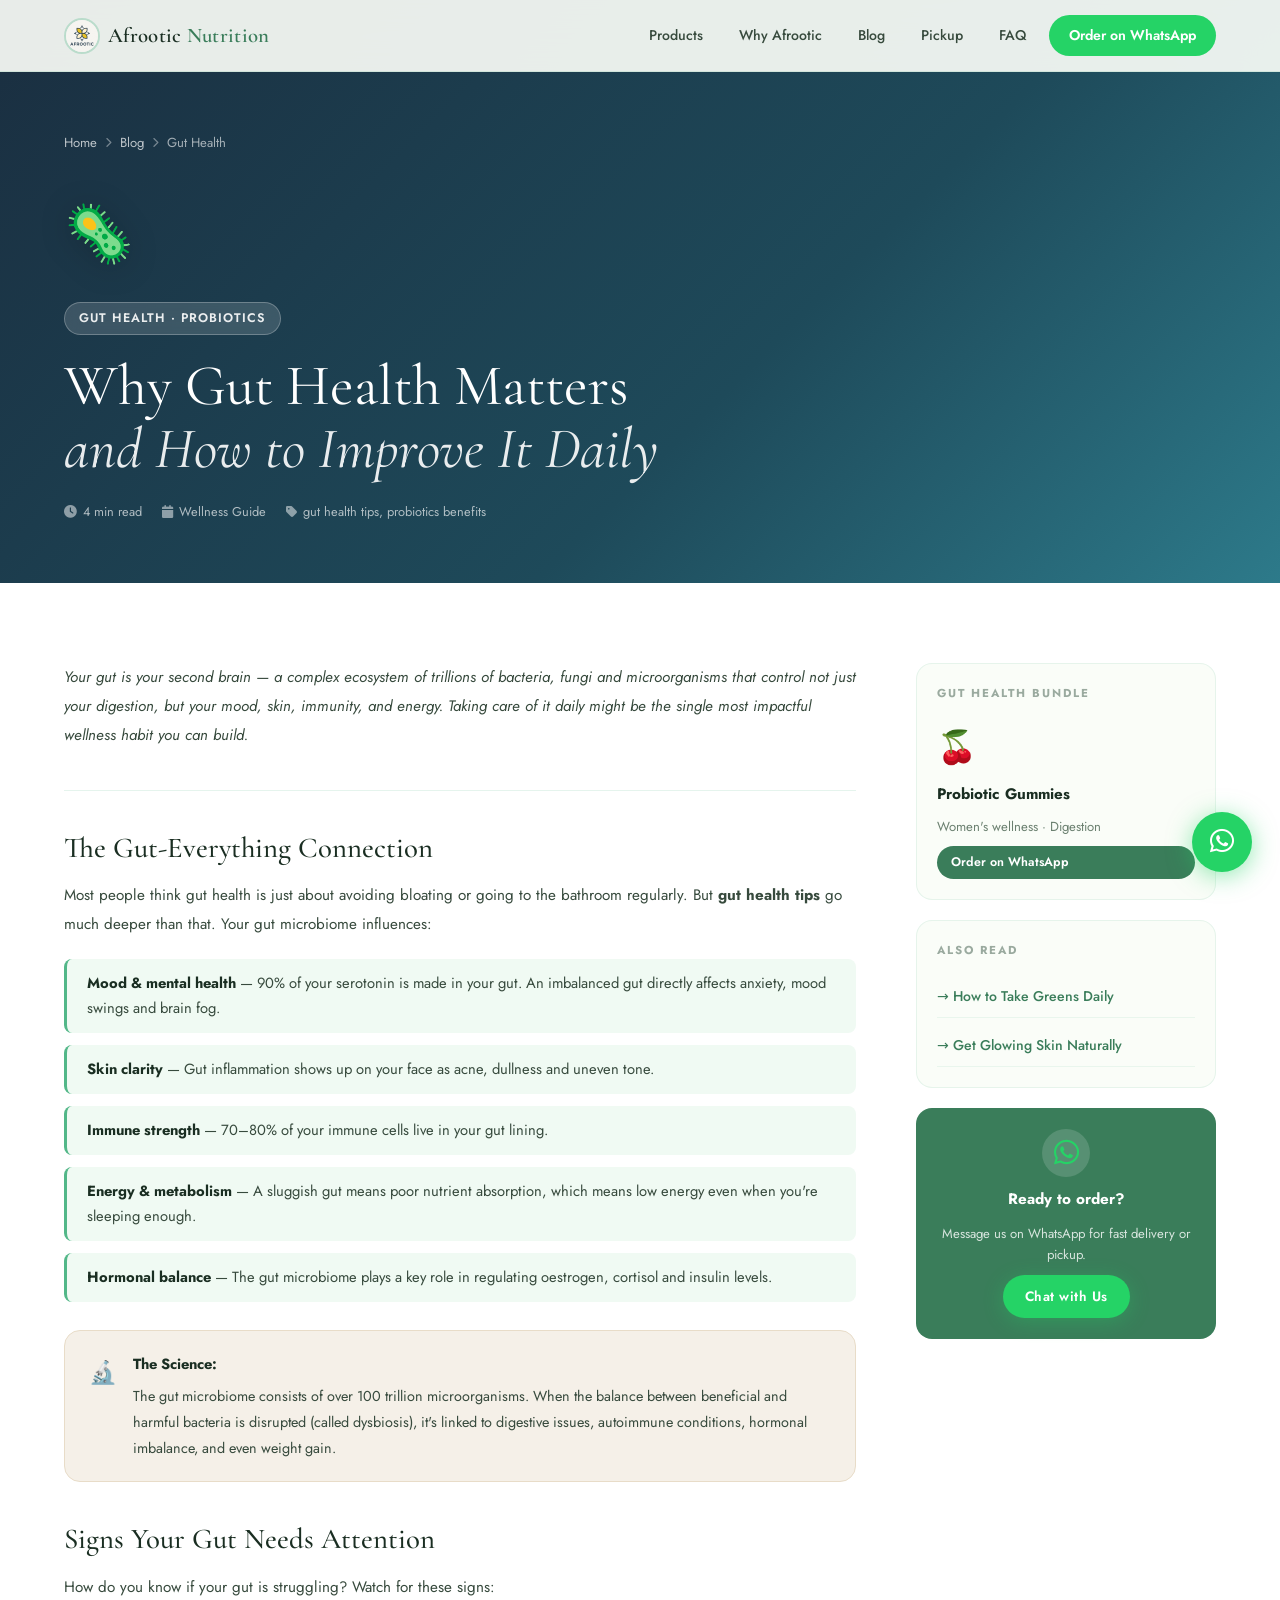
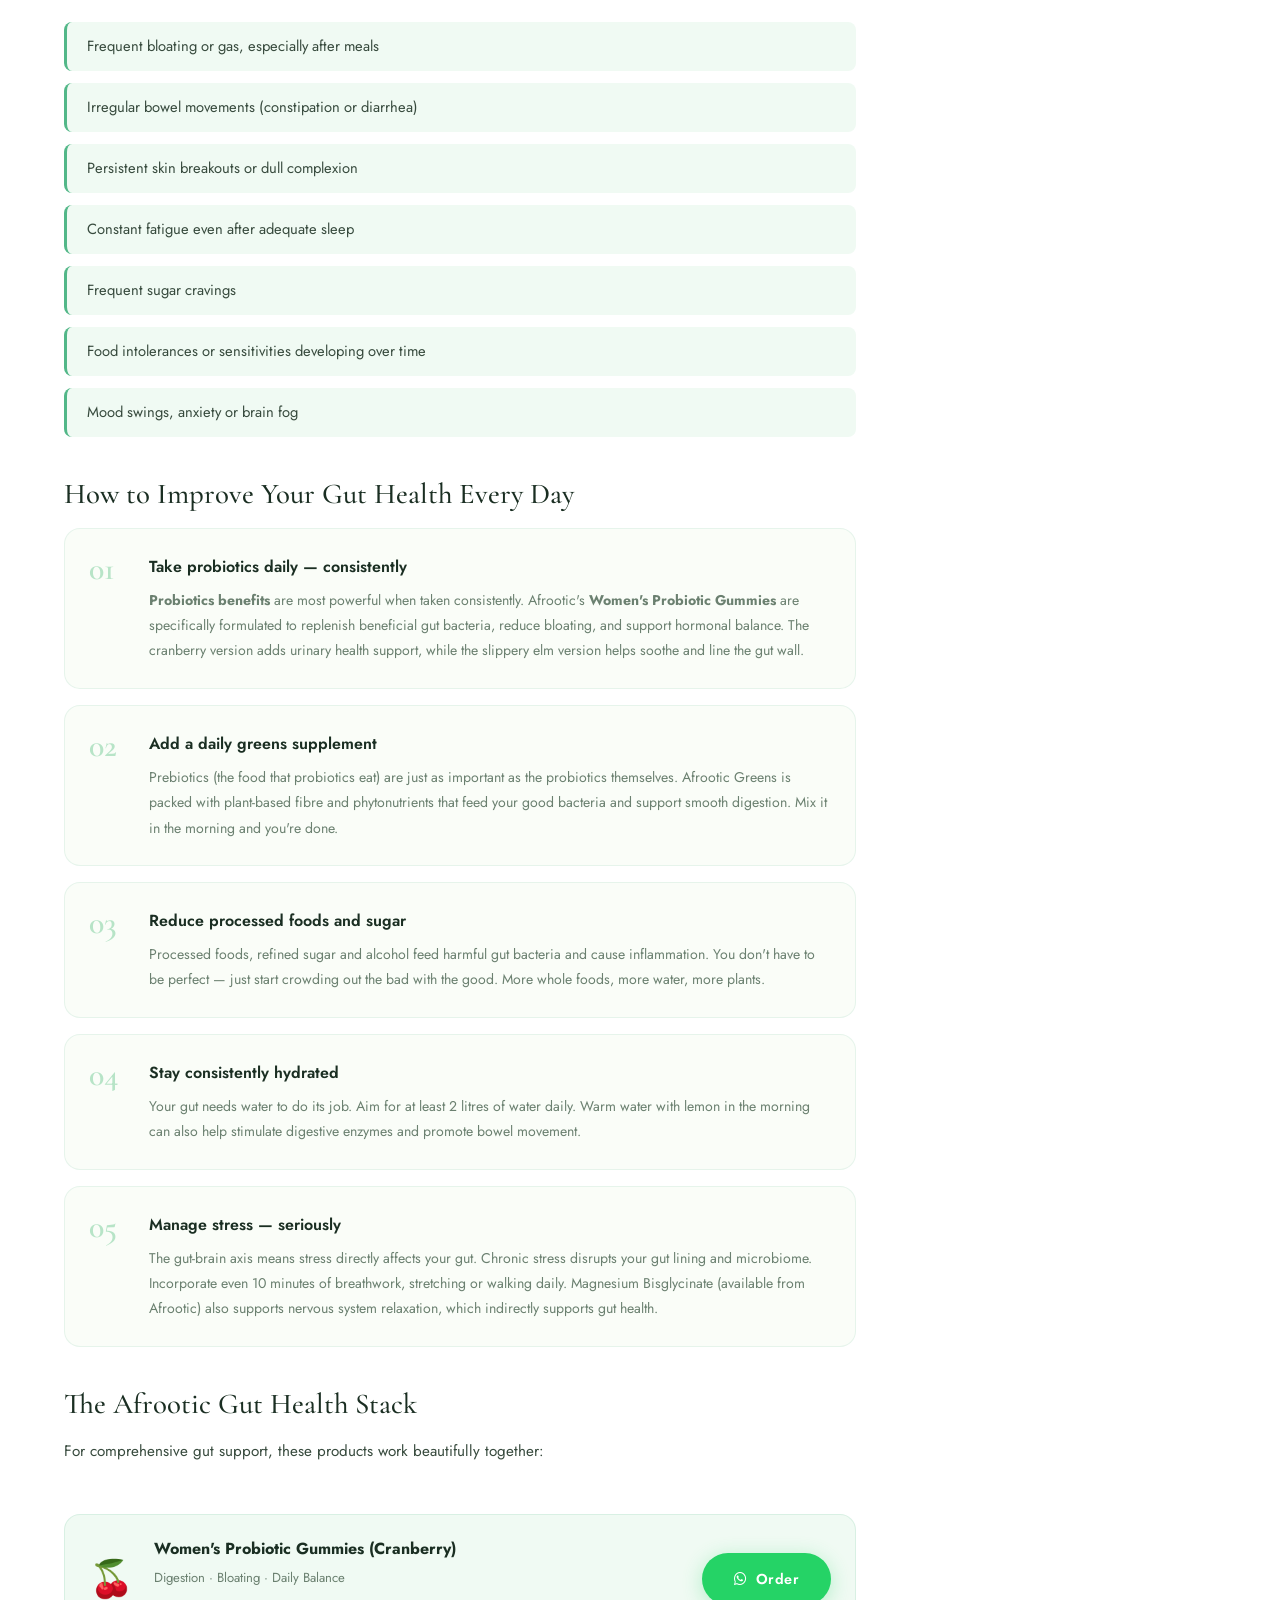
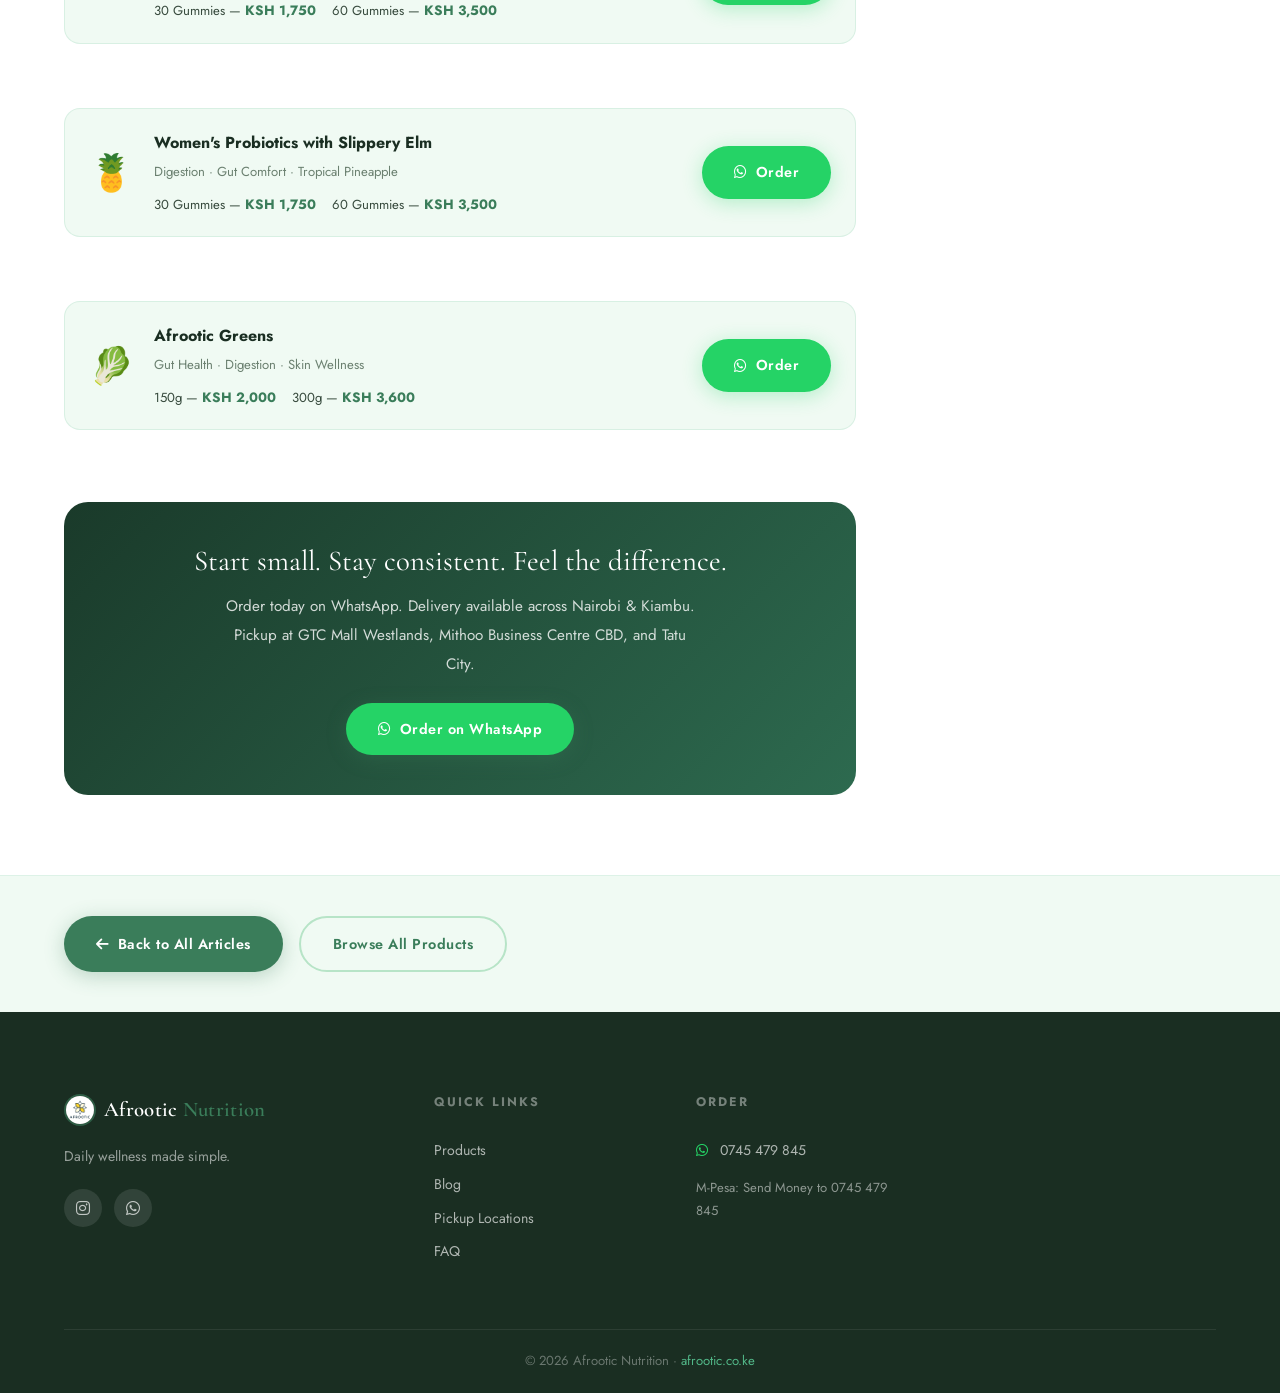
==== blog/gut-health.html @ 5c73489d "Add files via upload" ====
<!DOCTYPE html>
<html lang="en">
<head>
  <meta charset="UTF-8" />
  <meta name="viewport" content="width=device-width, initial-scale=1.0" />
  <title>Why Gut Health Matters and How to Improve It Daily | Afrootic Nutrition</title>
  <meta name="description" content="Your gut is your second brain. Learn why gut health matters and how probiotics, greens, and daily habits improve digestion and wellbeing. Order in Nairobi, Kenya." />
  <meta name="keywords" content="gut health tips, probiotics benefits, improve gut health daily, women's probiotics Kenya, digestion supplement Nairobi, gut health supplement" />
  <meta name="author" content="Afrootic Nutrition" />
  <link rel="canonical" href="https://afrootic.co.ke/blog/gut-health.html" />
  <link rel="preconnect" href="https://fonts.googleapis.com" />
  <link rel="preconnect" href="https://fonts.gstatic.com" crossorigin />
  <link href="https://fonts.googleapis.com/css2?family=Cormorant+Garamond:ital,wght@0,300;0,400;0,500;0,600;1,300;1,400&family=Jost:wght@300;400;500;600;700&display=swap" rel="stylesheet" />
  <link rel="stylesheet" href="https://cdn.jsdelivr.net/npm/@fortawesome/fontawesome-free@6.5.0/css/all.min.css" />
  <link rel="stylesheet" href="../css/style.css" />
  <link rel="stylesheet" href="../css/blog.css" />
  <link rel="stylesheet" href="../css/animations.css" />
</head>
<body>

  <!-- NAV -->
  <header id="navbar">
    <div class="nav-container">
      <a href="../index.html" class="logo">
        <img src="../images/logo.jpg" alt="Afrootic Nutrition Logo" class="logo-img" />
        <span class="logo-text">Afrootic <span>Nutrition</span></span>
      </a>
      <nav class="nav-links" id="navLinks">
        <a href="../index.html#collection">Products</a>
        <a href="../index.html#why">Why Afrootic</a>
        <a href="../index.html#blog">Blog</a>
        <a href="../index.html#pickup">Pickup</a>
        <a href="../index.html#faq">FAQ</a>
        <a href="https://wa.me/254745479845?text=Hi!%20I%27d%20like%20to%20order%20from%20Afrootic%20Nutrition" target="_blank" class="nav-cta">Order on WhatsApp</a>
      </nav>
      <button class="hamburger" id="hamburger" aria-label="Open menu">
        <span></span><span></span><span></span>
      </button>
    </div>
  </header>
  <div class="mobile-overlay" id="mobileOverlay"></div>

  <!-- BLOG HERO -->
  <section class="blog-hero" style="background: linear-gradient(135deg, #1a2e40 0%, #1e4a5a 60%, #2d7a8a 100%);">
    <div class="container">
      <div class="blog-breadcrumb">
        <a href="../index.html">Home</a>
        <i class="fas fa-chevron-right"></i>
        <a href="../index.html#blog">Blog</a>
        <i class="fas fa-chevron-right"></i>
        <span>Gut Health</span>
      </div>
      <div class="blog-hero-content">
        <div class="blog-hero-emoji">🦠</div>
        <div class="blog-cat-badge">Gut Health · Probiotics</div>
        <h1>Why Gut Health Matters<br /><em>and How to Improve It Daily</em></h1>
        <div class="blog-hero-meta">
          <span><i class="fas fa-clock"></i> 4 min read</span>
          <span><i class="fas fa-calendar"></i> Wellness Guide</span>
          <span><i class="fas fa-tag"></i> gut health tips, probiotics benefits</span>
        </div>
      </div>
    </div>
  </section>

  <!-- BLOG CONTENT -->
  <article class="blog-article">
    <div class="container blog-layout">
      <div class="blog-main">

        <p class="blog-intro">Your gut is your second brain — a complex ecosystem of trillions of bacteria, fungi and microorganisms that control not just your digestion, but your mood, skin, immunity, and energy. Taking care of it daily might be the single most impactful wellness habit you can build.</p>

        <h2>The Gut-Everything Connection</h2>
        <p>Most people think gut health is just about avoiding bloating or going to the bathroom regularly. But <strong>gut health tips</strong> go much deeper than that. Your gut microbiome influences:</p>

        <ul class="article-list">
          <li><strong>Mood & mental health</strong> — 90% of your serotonin is made in your gut. An imbalanced gut directly affects anxiety, mood swings and brain fog.</li>
          <li><strong>Skin clarity</strong> — Gut inflammation shows up on your face as acne, dullness and uneven tone.</li>
          <li><strong>Immune strength</strong> — 70–80% of your immune cells live in your gut lining.</li>
          <li><strong>Energy & metabolism</strong> — A sluggish gut means poor nutrient absorption, which means low energy even when you're sleeping enough.</li>
          <li><strong>Hormonal balance</strong> — The gut microbiome plays a key role in regulating oestrogen, cortisol and insulin levels.</li>
        </ul>

        <div class="article-highlight">
          <div class="highlight-icon">🔬</div>
          <div>
            <strong>The Science:</strong> The gut microbiome consists of over 100 trillion microorganisms. When the balance between beneficial and harmful bacteria is disrupted (called dysbiosis), it's linked to digestive issues, autoimmune conditions, hormonal imbalance, and even weight gain.
          </div>
        </div>

        <h2>Signs Your Gut Needs Attention</h2>
        <p>How do you know if your gut is struggling? Watch for these signs:</p>

        <ul class="article-list">
          <li>Frequent bloating or gas, especially after meals</li>
          <li>Irregular bowel movements (constipation or diarrhea)</li>
          <li>Persistent skin breakouts or dull complexion</li>
          <li>Constant fatigue even after adequate sleep</li>
          <li>Frequent sugar cravings</li>
          <li>Food intolerances or sensitivities developing over time</li>
          <li>Mood swings, anxiety or brain fog</li>
        </ul>

        <h2>How to Improve Your Gut Health Every Day</h2>

        <div class="tip-card">
          <div class="tip-number">01</div>
          <div>
            <h4>Take probiotics daily — consistently</h4>
            <p><strong>Probiotics benefits</strong> are most powerful when taken consistently. Afrootic's <strong>Women's Probiotic Gummies</strong> are specifically formulated to replenish beneficial gut bacteria, reduce bloating, and support hormonal balance. The cranberry version adds urinary health support, while the slippery elm version helps soothe and line the gut wall.</p>
          </div>
        </div>

        <div class="tip-card">
          <div class="tip-number">02</div>
          <div>
            <h4>Add a daily greens supplement</h4>
            <p>Prebiotics (the food that probiotics eat) are just as important as the probiotics themselves. Afrootic Greens is packed with plant-based fibre and phytonutrients that feed your good bacteria and support smooth digestion. Mix it in the morning and you're done.</p>
          </div>
        </div>

        <div class="tip-card">
          <div class="tip-number">03</div>
          <div>
            <h4>Reduce processed foods and sugar</h4>
            <p>Processed foods, refined sugar and alcohol feed harmful gut bacteria and cause inflammation. You don't have to be perfect — just start crowding out the bad with the good. More whole foods, more water, more plants.</p>
          </div>
        </div>

        <div class="tip-card">
          <div class="tip-number">04</div>
          <div>
            <h4>Stay consistently hydrated</h4>
            <p>Your gut needs water to do its job. Aim for at least 2 litres of water daily. Warm water with lemon in the morning can also help stimulate digestive enzymes and promote bowel movement.</p>
          </div>
        </div>

        <div class="tip-card">
          <div class="tip-number">05</div>
          <div>
            <h4>Manage stress — seriously</h4>
            <p>The gut-brain axis means stress directly affects your gut. Chronic stress disrupts your gut lining and microbiome. Incorporate even 10 minutes of breathwork, stretching or walking daily. Magnesium Bisglycinate (available from Afrootic) also supports nervous system relaxation, which indirectly supports gut health.</p>
          </div>
        </div>

        <h2>The Afrootic Gut Health Stack</h2>
        <p>For comprehensive gut support, these products work beautifully together:</p>

        <div class="product-stack-grid">
          <div class="product-spotlight">
            <div class="ps-icon">🍒</div>
            <div class="ps-info">
              <strong>Women's Probiotic Gummies (Cranberry)</strong>
              <p>Digestion · Bloating · Daily Balance</p>
              <div class="ps-prices">
                <span>30 Gummies — <strong>KSH 1,750</strong></span>
                <span>60 Gummies — <strong>KSH 3,500</strong></span>
              </div>
            </div>
            <a href="https://wa.me/254745479845?text=Hi!%20I%27d%20like%20to%20order%20Women%27s%20Probiotic%20Gummies%20Cranberry" target="_blank" class="btn btn-whatsapp">
              <i class="fab fa-whatsapp"></i> Order
            </a>
          </div>

          <div class="product-spotlight">
            <div class="ps-icon">🍍</div>
            <div class="ps-info">
              <strong>Women's Probiotics with Slippery Elm</strong>
              <p>Digestion · Gut Comfort · Tropical Pineapple</p>
              <div class="ps-prices">
                <span>30 Gummies — <strong>KSH 1,750</strong></span>
                <span>60 Gummies — <strong>KSH 3,500</strong></span>
              </div>
            </div>
            <a href="https://wa.me/254745479845?text=Hi!%20I%27d%20like%20to%20order%20Women%27s%20Probiotics%20Slippery%20Elm" target="_blank" class="btn btn-whatsapp">
              <i class="fab fa-whatsapp"></i> Order
            </a>
          </div>

          <div class="product-spotlight">
            <div class="ps-icon">🥬</div>
            <div class="ps-info">
              <strong>Afrootic Greens</strong>
              <p>Gut Health · Digestion · Skin Wellness</p>
              <div class="ps-prices">
                <span>150g — <strong>KSH 2,000</strong></span>
                <span>300g — <strong>KSH 3,600</strong></span>
              </div>
            </div>
            <a href="https://wa.me/254745479845?text=Hi!%20I%27d%20like%20to%20order%20Afrootic%20Greens" target="_blank" class="btn btn-whatsapp">
              <i class="fab fa-whatsapp"></i> Order
            </a>
          </div>
        </div>

        <div class="blog-cta-box">
          <h3>Start small. Stay consistent. Feel the difference.</h3>
          <p>Order today on WhatsApp. Delivery available across Nairobi & Kiambu. Pickup at GTC Mall Westlands, Mithoo Business Centre CBD, and Tatu City.</p>
          <a href="https://wa.me/254745479845?text=Hi!%20I%27d%20like%20to%20order%20from%20Afrootic%20Nutrition" target="_blank" class="btn btn-primary">
            <i class="fab fa-whatsapp"></i> Order on WhatsApp
          </a>
        </div>

      </div>

      <!-- SIDEBAR -->
      <aside class="blog-sidebar">
        <div class="sidebar-card">
          <h5>Gut Health Bundle</h5>
          <div class="sidebar-product">
            <div class="sp-icon">🍒</div>
            <strong>Probiotic Gummies</strong>
            <p>Women's wellness · Digestion</p>
            <a href="https://wa.me/254745479845?text=Hi!%20I%27d%20like%20to%20order%20Women%27s%20Probiotic%20Gummies" target="_blank" class="btn-order-sm">Order on WhatsApp</a>
          </div>
        </div>

        <div class="sidebar-card">
          <h5>Also Read</h5>
          <div class="related-links">
            <a href="greens-daily.html">→ How to Take Greens Daily</a>
            <a href="glowing-skin.html">→ Get Glowing Skin Naturally</a>
          </div>
        </div>

        <div class="sidebar-card sidebar-order">
          <div class="so-icon"><i class="fab fa-whatsapp"></i></div>
          <strong>Ready to order?</strong>
          <p>Message us on WhatsApp for fast delivery or pickup.</p>
          <a href="https://wa.me/254745479845?text=Hi!%20I%27d%20like%20to%20order%20from%20Afrootic%20Nutrition" target="_blank" class="btn btn-whatsapp btn-sm">Chat with Us</a>
        </div>
      </aside>
    </div>
  </article>

  <!-- BACK TO SITE -->
  <div class="back-to-site">
    <div class="container">
      <a href="../index.html#blog" class="btn btn-primary"><i class="fas fa-arrow-left"></i> Back to All Articles</a>
      <a href="../index.html#products" class="btn btn-outline">Browse All Products</a>
    </div>
  </div>

  <!-- FOOTER -->
  <footer class="footer">
    <div class="container">
      <div class="footer-grid">
        <div class="footer-brand">
          <a href="../index.html" class="logo footer-logo">
            <img src="../images/logo.jpg" alt="Afrootic Nutrition" class="logo-img footer-logo-img" />
            <span class="logo-text">Afrootic <span>Nutrition</span></span>
          </a>
          <p>Daily wellness made simple.</p>
          <div class="footer-social">
            <a href="https://www.instagram.com/afrooticnutrition/" target="_blank" aria-label="Instagram"><i class="fab fa-instagram"></i></a>
            <a href="https://wa.me/254745479845" target="_blank" aria-label="WhatsApp"><i class="fab fa-whatsapp"></i></a>
          </div>
        </div>
        <div class="footer-col">
          <h5>Quick Links</h5>
          <a href="../index.html#products">Products</a>
          <a href="../index.html#blog">Blog</a>
          <a href="../index.html#pickup">Pickup Locations</a>
          <a href="../index.html#faq">FAQ</a>
        </div>
        <div class="footer-col">
          <h5>Order</h5>
          <a href="https://wa.me/254745479845" target="_blank"><i class="fab fa-whatsapp"></i> 0745 479 845</a>
          <p class="footer-note">M-Pesa: Send Money to 0745 479 845</p>
        </div>
      </div>
      <div class="footer-bottom">
        <p>© 2025 Afrootic Nutrition · <a href="https://afrootic.co.ke">afrootic.co.ke</a></p>
      </div>
    </div>
  </footer>

  <a href="https://wa.me/254745479845?text=Hi!%20I%27d%20like%20to%20order%20from%20Afrootic%20Nutrition" target="_blank" class="whatsapp-float" id="waFloat" aria-label="Order on WhatsApp">
    <i class="fab fa-whatsapp"></i>
    <span class="wa-tooltip">Order on WhatsApp</span>
  </a>

  <script src="../js/main.js"></script>
  <script src="../js/animations.js"></script>
</body>
</html>
---- css/style.css ----
/* ============================================================
   AFROOTIC NUTRITION — PREMIUM WELLNESS BRAND STYLESHEET
   Color Palette: Forest Green, Warm White, Natural Earth
   ============================================================ */

/* ---- CSS CUSTOM PROPERTIES ---- */
:root {
  --green-dark:   #1a3a2a;
  --green-mid:    #2d6a4f;
  --green-main:   #3a7d5a;
  --green-light:  #52b788;
  --green-pale:   #b7e4c7;
  --green-mist:   #d8f3dc;
  --green-bg:     #f0faf3;

  --white:        #ffffff;
  --off-white:    #fafdf8;
  --cream:        #f5f0e8;
  --warm-beige:   #e8dcc8;
  --tan:          #c8a882;

  --text-dark:    #1a2e22;
  --text-mid:     #374a3d;
  --text-light:   #6b8070;
  --text-muted:   #9aaa9f;

  --wa-green:     #25d366;
  --wa-dark:      #128c7e;

  --shadow-sm:    0 2px 12px rgba(42, 90, 60, 0.08);
  --shadow-md:    0 8px 32px rgba(42, 90, 60, 0.12);
  --shadow-lg:    0 20px 60px rgba(42, 90, 60, 0.16);

  --radius-sm:    8px;
  --radius-md:    16px;
  --radius-lg:    24px;
  --radius-xl:    40px;

  --font-display: 'Cormorant Garamond', Georgia, serif;
  --font-body:    'Jost', 'Inter', system-ui, sans-serif;

  --nav-height:   72px;
  --transition:   0.3s cubic-bezier(0.4, 0, 0.2, 1);
}

/* ---- RESET & BASE ---- */
*, *::before, *::after { box-sizing: border-box; margin: 0; padding: 0; }

html {
  scroll-behavior: smooth;
  scroll-padding-top: var(--nav-height);
  font-size: 16px;
}

body {
  font-family: var(--font-body);
  background: var(--off-white);
  color: var(--text-dark);
  line-height: 1.7;
  overflow-x: hidden;
}

a { text-decoration: none; color: inherit; }
img { max-width: 100%; display: block; }
button { cursor: pointer; border: none; background: none; font-family: inherit; }
ul { list-style: none; }

.container {
  max-width: 1200px;
  margin: 0 auto;
  padding: 0 24px;
}

/* ---- TYPOGRAPHY ---- */
.section-tag {
  font-family: var(--font-body);
  font-size: 11px;
  font-weight: 600;
  letter-spacing: 3px;
  text-transform: uppercase;
  color: var(--green-light);
  margin-bottom: 16px;
  display: block;
}

.section-title {
  font-family: var(--font-display);
  font-size: clamp(2rem, 4vw, 3rem);
  font-weight: 500;
  line-height: 1.2;
  color: var(--text-dark);
  margin-bottom: 20px;
}

.section-title em {
  font-style: italic;
  color: var(--green-main);
}

.section-sub {
  font-size: 1.05rem;
  color: var(--text-light);
  max-width: 560px;
  line-height: 1.8;
}

/* ---- BUTTONS ---- */
.btn {
  display: inline-flex;
  align-items: center;
  gap: 8px;
  padding: 14px 32px;
  border-radius: 100px;
  font-family: var(--font-body);
  font-size: 0.9rem;
  font-weight: 600;
  letter-spacing: 0.5px;
  transition: var(--transition);
  cursor: pointer;
  white-space: nowrap;
}

.btn-primary {
  background: var(--green-main);
  color: var(--white);
  box-shadow: 0 4px 20px rgba(58, 125, 90, 0.3);
}
.btn-primary:hover {
  background: var(--green-dark);
  box-shadow: 0 6px 28px rgba(58, 125, 90, 0.4);
  transform: translateY(-2px);
}

.btn-whatsapp {
  background: var(--wa-green);
  color: var(--white);
  box-shadow: 0 4px 20px rgba(37, 211, 102, 0.3);
}
.btn-whatsapp:hover {
  background: var(--wa-dark);
  transform: translateY(-2px);
  box-shadow: 0 6px 28px rgba(37, 211, 102, 0.4);
}

.btn-white {
  background: var(--white);
  color: var(--green-main);
}
.btn-white:hover {
  background: var(--green-mist);
  transform: translateY(-2px);
}

.btn-outline-white {
  background: transparent;
  color: var(--white);
  border: 2px solid rgba(255,255,255,0.5);
}
.btn-outline-white:hover {
  background: rgba(255,255,255,0.1);
  border-color: white;
  transform: translateY(-2px);
}

.btn-wa-small {
  display: inline-flex;
  align-items: center;
  gap: 6px;
  padding: 10px 20px;
  background: var(--wa-green);
  color: white;
  border-radius: 100px;
  font-size: 0.85rem;
  font-weight: 600;
  transition: var(--transition);
}
.btn-wa-small:hover {
  background: var(--wa-dark);
  transform: translateY(-2px);
}

/* ============================================================
   NAVIGATION
============================================================ */
#navbar {
  position: fixed;
  top: 0;
  left: 0;
  right: 0;
  z-index: 1000;
  height: var(--nav-height);
  background: rgba(250, 253, 248, 0.92);
  backdrop-filter: blur(16px);
  -webkit-backdrop-filter: blur(16px);
  border-bottom: 1px solid rgba(82, 183, 136, 0.15);
  transition: var(--transition);
}

#navbar.scrolled {
  box-shadow: var(--shadow-md);
  background: rgba(250, 253, 248, 0.98);
}

.nav-container {
  max-width: 1200px;
  margin: 0 auto;
  padding: 0 24px;
  height: 100%;
  display: flex;
  align-items: center;
  justify-content: space-between;
  gap: 24px;
}

.logo {
  display: flex;
  align-items: center;
  gap: 8px;
  flex-shrink: 0;
}

.logo-leaf {
  font-size: 22px;
  line-height: 1;
}

.logo-text {
  font-family: var(--font-display);
  font-size: 1.3rem;
  font-weight: 600;
  color: var(--text-dark);
  letter-spacing: 0.3px;
}

.logo-text span {
  color: var(--green-main);
}

.nav-links {
  display: flex;
  align-items: center;
  gap: 8px;
}

.nav-links a {
  font-size: 0.88rem;
  font-weight: 500;
  color: var(--text-mid);
  padding: 8px 14px;
  border-radius: 8px;
  transition: var(--transition);
}

.nav-links a:hover {
  color: var(--green-main);
  background: var(--green-mist);
}

.nav-cta {
  background: var(--wa-green) !important;
  color: white !important;
  border-radius: 100px !important;
  padding: 9px 20px !important;
  font-weight: 600 !important;
  transition: var(--transition);
}

.nav-cta:hover {
  background: var(--wa-dark) !important;
  transform: translateY(-1px);
}

.hamburger {
  display: none;
  flex-direction: column;
  gap: 5px;
  width: 32px;
  padding: 4px;
  z-index: 1001;
}

.hamburger span {
  display: block;
  height: 2px;
  background: var(--text-dark);
  border-radius: 2px;
  transition: var(--transition);
}

.hamburger.active span:nth-child(1) { transform: translateY(7px) rotate(45deg); }
.hamburger.active span:nth-child(2) { opacity: 0; }
.hamburger.active span:nth-child(3) { transform: translateY(-7px) rotate(-45deg); }

.mobile-overlay {
  display: none;
  position: fixed;
  inset: 0;
  background: rgba(0,0,0,0.4);
  z-index: 999;
  opacity: 0;
  transition: opacity 0.3s;
}

.mobile-overlay.active {
  opacity: 1;
}

/* ============================================================
   HERO SECTION
============================================================ */
.hero {
  min-height: 100vh;
  padding: calc(var(--nav-height) + 60px) 24px 80px;
  display: flex;
  align-items: center;
  gap: 60px;
  max-width: 1200px;
  margin: 0 auto;
  position: relative;
  overflow: hidden;
}

.hero-bg-shapes {
  position: absolute;
  inset: 0;
  pointer-events: none;
  overflow: hidden;
  z-index: 0;
}

.shape {
  position: absolute;
  border-radius: 50%;
  filter: blur(60px);
  opacity: 0.25;
}

.shape-1 {
  width: 500px; height: 500px;
  background: radial-gradient(circle, var(--green-pale), transparent);
  top: -100px; right: -100px;
}

.shape-2 {
  width: 300px; height: 300px;
  background: radial-gradient(circle, var(--green-mist), transparent);
  bottom: 100px; left: -80px;
}

.shape-3 {
  width: 200px; height: 200px;
  background: radial-gradient(circle, var(--warm-beige), transparent);
  top: 40%; left: 40%;
}

.hero-content {
  flex: 1;
  position: relative;
  z-index: 1;
  max-width: 560px;
}

.hero-badge {
  display: inline-flex;
  align-items: center;
  gap: 8px;
  background: var(--green-mist);
  border: 1px solid var(--green-pale);
  color: var(--green-mid);
  font-size: 0.82rem;
  font-weight: 600;
  letter-spacing: 0.5px;
  padding: 6px 16px;
  border-radius: 100px;
  margin-bottom: 24px;
}

.badge-dot {
  width: 6px;
  height: 6px;
  background: var(--green-light);
  border-radius: 50%;
  animation: pulse-dot 2s infinite;
}

@keyframes pulse-dot {
  0%, 100% { opacity: 1; transform: scale(1); }
  50% { opacity: 0.5; transform: scale(1.5); }
}

.hero-headline {
  font-family: var(--font-display);
  font-size: clamp(3rem, 6vw, 5rem);
  font-weight: 400;
  line-height: 1.05;
  color: var(--text-dark);
  margin-bottom: 24px;
}

.hero-headline em {
  font-style: italic;
  color: var(--green-main);
}

.hero-sub {
  font-size: 1.1rem;
  color: var(--text-light);
  line-height: 1.8;
  margin-bottom: 40px;
  max-width: 480px;
}

.hero-cta-group {
  display: flex;
  flex-wrap: wrap;
  gap: 16px;
  margin-bottom: 48px;
}

.hero-trust {
  display: flex;
  align-items: center;
  flex-wrap: wrap;
  gap: 12px;
  font-size: 0.82rem;
  color: var(--text-light);
  font-weight: 500;
}

.trust-item {
  display: flex;
  align-items: center;
  gap: 6px;
}

.trust-item i {
  color: var(--green-light);
}

.trust-divider {
  color: var(--green-pale);
  font-size: 1.2rem;
}

/* Hero Visual */
.hero-visual {
  flex: 1;
  max-width: 480px;
  position: relative;
  z-index: 1;
  min-height: 400px;
}

.hero-product-stack {
  position: relative;
  width: 100%;
  height: 440px;
}

.product-orb {
  position: absolute;
  border-radius: 50%;
  filter: blur(40px);
}

.orb-1 {
  width: 280px; height: 280px;
  background: radial-gradient(circle, var(--green-pale) 0%, var(--green-mist) 60%, transparent 100%);
  top: 50%; left: 50%;
  transform: translate(-50%, -50%);
  animation: orb-pulse 4s ease-in-out infinite;
}

.orb-2 {
  width: 160px; height: 160px;
  background: radial-gradient(circle, var(--warm-beige), transparent);
  top: 10%; right: 10%;
  animation: orb-pulse 6s ease-in-out infinite reverse;
}

.orb-3 {
  width: 100px; height: 100px;
  background: radial-gradient(circle, var(--green-light), transparent);
  bottom: 15%; left: 5%;
  opacity: 0.4;
}

@keyframes orb-pulse {
  0%, 100% { transform: translate(-50%, -50%) scale(1); opacity: 0.6; }
  50% { transform: translate(-50%, -50%) scale(1.1); opacity: 0.9; }
}

.hero-product-card {
  position: absolute;
  background: white;
  border-radius: var(--radius-lg);
  padding: 16px 20px;
  box-shadow: var(--shadow-lg);
  display: flex;
  align-items: center;
  gap: 14px;
  min-width: 190px;
  border: 1px solid rgba(82, 183, 136, 0.15);
}

.hero-product-card:nth-child(4) { top: 40px; left: 20px; }
.hero-product-card:nth-child(5) { top: 50%; right: 10px; transform: translateY(-50%); }
.hero-product-card:nth-child(6) { bottom: 40px; left: 40px; }

.hpc-icon {
  font-size: 28px;
  width: 48px;
  height: 48px;
  background: var(--green-bg);
  border-radius: 12px;
  display: flex;
  align-items: center;
  justify-content: center;
  flex-shrink: 0;
}

.hpc-info {
  display: flex;
  flex-direction: column;
  gap: 2px;
}

.hpc-info strong {
  font-size: 0.9rem;
  font-weight: 600;
  color: var(--text-dark);
}

.hpc-info span {
  font-size: 0.75rem;
  color: var(--green-light);
  font-weight: 500;
}

/* Floating animation */
.floating {
  animation: float 5s ease-in-out infinite;
}
.delay-1 { animation-delay: 1.5s; }
.delay-2 { animation-delay: 3s; }

@keyframes float {
  0%, 100% { transform: translateY(0px); }
  50% { transform: translateY(-12px); }
}

.hero-product-card:nth-child(5).floating {
  animation-name: float-translate;
}
@keyframes float-translate {
  0%, 100% { transform: translateY(-50%) translateY(0px); }
  50% { transform: translateY(-50%) translateY(-12px); }
}

/* ============================================================
   COLLECTION INTRO
============================================================ */
.collection-intro {
  padding: 100px 0 40px;
  text-align: center;
  background: var(--white);
}

.collection-intro .section-sub {
  margin: 0 auto 40px;
}

.category-pills {
  display: flex;
  flex-wrap: wrap;
  gap: 10px;
  justify-content: center;
  margin-top: 32px;
}

.pill {
  padding: 10px 24px;
  border-radius: 100px;
  font-size: 0.88rem;
  font-weight: 500;
  font-family: var(--font-body);
  border: 1.5px solid var(--green-pale);
  color: var(--text-light);
  background: transparent;
  transition: var(--transition);
  cursor: pointer;
}

.pill:hover,
.pill.active {
  background: var(--green-main);
  color: white;
  border-color: var(--green-main);
}

/* ============================================================
   PRODUCTS SECTION
============================================================ */
.products {
  padding: 40px 0 100px;
  background: var(--white);
}

.products-grid {
  display: grid;
  grid-template-columns: repeat(auto-fill, minmax(280px, 1fr));
  gap: 24px;
}

.product-card {
  background: var(--off-white);
  border-radius: var(--radius-lg);
  overflow: hidden;
  border: 1px solid rgba(82, 183, 136, 0.1);
  transition: var(--transition);
  position: relative;
  display: flex;
  flex-direction: column;
}

.product-card:hover {
  transform: translateY(-6px);
  box-shadow: var(--shadow-lg);
  border-color: rgba(82, 183, 136, 0.3);
}

.product-card.hidden {
  display: none;
}

.product-badge {
  position: absolute;
  top: 16px;
  left: 16px;
  z-index: 2;
  font-size: 0.72rem;
  font-weight: 700;
  letter-spacing: 1px;
  text-transform: uppercase;
  padding: 4px 12px;
  border-radius: 100px;
}

.product-badge.bestseller {
  background: var(--green-main);
  color: white;
}

.product-badge.new {
  background: #f59e0b;
  color: white;
}

.product-image-wrap {
  position: relative;
  height: 180px;
  display: flex;
  align-items: center;
  justify-content: center;
  overflow: hidden;
  background: linear-gradient(135deg, var(--green-bg), var(--cream));
}

.product-icon-display {
  font-size: 64px;
  position: relative;
  z-index: 1;
  filter: drop-shadow(0 8px 16px rgba(0,0,0,0.1));
  transition: transform 0.4s ease;
}

.product-card:hover .product-icon-display {
  transform: scale(1.1) translateY(-4px);
}

.product-glow {
  position: absolute;
  width: 140px;
  height: 140px;
  border-radius: 50%;
  filter: blur(40px);
  opacity: 0.5;
  background: radial-gradient(circle, var(--green-pale), transparent);
}

.product-glow.glow-green { background: radial-gradient(circle, #b7e4c7, transparent); }
.product-glow.glow-pink { background: radial-gradient(circle, #f9c6cc, transparent); }
.product-glow.glow-yellow { background: radial-gradient(circle, #fde68a, transparent); }
.product-glow.glow-orange { background: radial-gradient(circle, #fed7aa, transparent); }
.product-glow.glow-blue { background: radial-gradient(circle, #bfdbfe, transparent); }
.product-glow.glow-purple { background: radial-gradient(circle, #ddd6fe, transparent); }
.product-glow.glow-teal { background: radial-gradient(circle, #99f6e4, transparent); }
.product-glow.glow-red { background: radial-gradient(circle, #fecaca, transparent); }

.product-info {
  padding: 20px;
  display: flex;
  flex-direction: column;
  gap: 10px;
  flex: 1;
}

.product-name {
  font-family: var(--font-display);
  font-size: 1.2rem;
  font-weight: 600;
  color: var(--text-dark);
  line-height: 1.3;
}

.flavor-tag {
  display: inline-block;
  font-family: var(--font-body);
  font-size: 0.72rem;
  font-weight: 600;
  background: var(--green-mist);
  color: var(--green-mid);
  padding: 2px 10px;
  border-radius: 100px;
  margin-left: 6px;
  vertical-align: middle;
}

.product-benefit {
  font-size: 0.85rem;
  color: var(--text-light);
  line-height: 1.5;
}

.product-variants {
  display: flex;
  flex-direction: column;
  gap: 8px;
  margin-top: 4px;
}

.variant {
  display: flex;
  align-items: center;
  gap: 8px;
  padding: 10px 12px;
  background: white;
  border-radius: var(--radius-sm);
  border: 1px solid rgba(82, 183, 136, 0.15);
}

.variant-size {
  font-size: 0.82rem;
  font-weight: 500;
  color: var(--text-mid);
  flex: 1;
}

.variant-price {
  font-size: 0.9rem;
  font-weight: 700;
  color: var(--green-main);
  flex-shrink: 0;
}

.btn-order-sm {
  display: inline-flex;
  align-items: center;
  padding: 6px 14px;
  background: var(--green-main);
  color: white;
  border-radius: 100px;
  font-size: 0.78rem;
  font-weight: 600;
  transition: var(--transition);
  flex-shrink: 0;
}

.btn-order-sm:hover {
  background: var(--green-dark);
  transform: translateY(-1px);
}

/* ============================================================
   WHY AFROOTIC SECTION
============================================================ */
.why-section {
  padding: 100px 0;
  background: var(--green-bg);
}

.why-inner {
  display: flex;
  gap: 80px;
  align-items: flex-start;
}

.why-text {
  flex: 1;
  max-width: 380px;
}

.why-text .section-sub {
  margin-bottom: 32px;
}

.why-grid {
  flex: 1.4;
  display: grid;
  grid-template-columns: 1fr 1fr;
  gap: 20px;
}

.why-card {
  background: white;
  border-radius: var(--radius-md);
  padding: 28px 24px;
  border: 1px solid rgba(82, 183, 136, 0.12);
  transition: var(--transition);
}

.why-card:hover {
  transform: translateY(-4px);
  box-shadow: var(--shadow-md);
  border-color: rgba(82, 183, 136, 0.3);
}

.why-icon {
  font-size: 28px;
  margin-bottom: 12px;
}

.why-card h4 {
  font-family: var(--font-display);
  font-size: 1.15rem;
  font-weight: 600;
  color: var(--text-dark);
  margin-bottom: 8px;
}

.why-card p {
  font-size: 0.88rem;
  color: var(--text-light);
  line-height: 1.7;
}

/* ============================================================
   BLOG SECTION
============================================================ */
.blog-section {
  padding: 100px 0;
  background: var(--white);
}

.blog-section .section-tag,
.blog-section .section-title {
  text-align: center;
}

.blog-section .section-title {
  max-width: 500px;
  margin-left: auto;
  margin-right: auto;
}

.blog-grid {
  display: grid;
  grid-template-columns: repeat(auto-fill, minmax(320px, 1fr));
  gap: 28px;
  margin-top: 48px;
}

.blog-card {
  background: var(--off-white);
  border-radius: var(--radius-lg);
  overflow: hidden;
  border: 1px solid rgba(82, 183, 136, 0.1);
  transition: var(--transition);
  display: flex;
  flex-direction: column;
  position: relative;
}

.blog-card:hover {
  transform: translateY(-6px);
  box-shadow: var(--shadow-lg);
}

.blog-card-link {
  position: absolute;
  inset: 0;
  z-index: 2;
  border-radius: var(--radius-lg);
}

.blog-image {
  height: 200px;
  position: relative;
  display: flex;
  align-items: flex-end;
  padding: 16px;
  background-size: cover;
  background-position: center;
}

.blog-img-1 {
  background: linear-gradient(135deg, #1a3a2a 0%, #2d6a4f 50%, #52b788 100%);
}

.blog-img-2 {
  background: linear-gradient(135deg, #1a2e40 0%, #2d5a6a 50%, #52a3b7 100%);
}

.blog-img-3 {
  background: linear-gradient(135deg, #3a2a1a 0%, #6a4f2d 50%, #b79052 100%);
}

.blog-img-1::before {
  content: '🥬';
  position: absolute;
  top: 50%;
  left: 50%;
  transform: translate(-50%, -60%);
  font-size: 56px;
  filter: drop-shadow(0 4px 12px rgba(0,0,0,0.2));
}

.blog-img-2::before {
  content: '🦠';
  position: absolute;
  top: 50%;
  left: 50%;
  transform: translate(-50%, -60%);
  font-size: 56px;
  filter: drop-shadow(0 4px 12px rgba(0,0,0,0.2));
}

.blog-img-3::before {
  content: '✨';
  position: absolute;
  top: 50%;
  left: 50%;
  transform: translate(-50%, -60%);
  font-size: 56px;
  filter: drop-shadow(0 4px 12px rgba(0,0,0,0.2));
}

.blog-cat-tag {
  position: relative;
  z-index: 1;
  font-size: 0.72rem;
  font-weight: 700;
  letter-spacing: 1.5px;
  text-transform: uppercase;
  color: white;
  background: rgba(255,255,255,0.2);
  backdrop-filter: blur(8px);
  border: 1px solid rgba(255,255,255,0.3);
  padding: 4px 12px;
  border-radius: 100px;
}

.blog-content {
  padding: 24px;
  display: flex;
  flex-direction: column;
  gap: 12px;
  flex: 1;
}

.blog-meta {
  display: flex;
  gap: 16px;
  flex-wrap: wrap;
}

.blog-meta span {
  display: flex;
  align-items: center;
  gap: 5px;
  font-size: 0.78rem;
  color: var(--text-muted);
}

.blog-meta i {
  color: var(--green-light);
}

.blog-content h3 {
  font-family: var(--font-display);
  font-size: 1.25rem;
  font-weight: 600;
  color: var(--text-dark);
  line-height: 1.3;
}

.blog-content p {
  font-size: 0.9rem;
  color: var(--text-light);
  line-height: 1.7;
}

.blog-tips {
  list-style: none;
  display: flex;
  flex-direction: column;
  gap: 8px;
}

.blog-tips li {
  font-size: 0.85rem;
  color: var(--text-mid);
  padding-left: 18px;
  position: relative;
  line-height: 1.6;
}

.blog-tips li::before {
  content: '→';
  position: absolute;
  left: 0;
  color: var(--green-light);
  font-weight: 600;
}

.blog-keywords {
  font-size: 0.75rem;
  color: var(--text-muted);
  font-style: italic;
}

.blog-cta {
  background: var(--green-bg);
  border-radius: var(--radius-sm);
  padding: 16px;
  margin-top: 8px;
  position: relative;
  z-index: 3;
}

.blog-cta p {
  font-size: 0.85rem;
  margin-bottom: 12px;
  color: var(--text-mid);
}

/* ============================================================
   TESTIMONIALS
============================================================ */
.testimonials-section {
  padding: 100px 0;
  background: var(--green-bg);
}

.testimonials-section .section-tag,
.testimonials-section .section-title {
  text-align: center;
}

.testimonials-grid {
  display: grid;
  grid-template-columns: repeat(auto-fill, minmax(300px, 1fr));
  gap: 24px;
  margin-top: 48px;
}

.testimonial-card {
  background: white;
  border-radius: var(--radius-lg);
  padding: 28px;
  border: 1px solid rgba(82, 183, 136, 0.1);
  transition: var(--transition);
  display: flex;
  flex-direction: column;
  gap: 16px;
}

.testimonial-card:hover {
  transform: translateY(-4px);
  box-shadow: var(--shadow-md);
}

.testimonial-card.featured {
  background: var(--green-main);
  color: white;
  border-color: transparent;
}

.testimonial-card.featured p {
  color: rgba(255,255,255,0.9);
}

.testimonial-card.featured .reviewer span {
  color: rgba(255,255,255,0.7);
}

.testimonial-card.featured .reviewer-avatar {
  background: rgba(255,255,255,0.2);
  color: white;
}

.stars {
  font-size: 1rem;
  color: #f59e0b;
  letter-spacing: 2px;
}

.testimonial-card > p {
  font-size: 0.92rem;
  line-height: 1.8;
  color: var(--text-mid);
  font-style: italic;
  flex: 1;
}

.reviewer {
  display: flex;
  align-items: center;
  gap: 12px;
}

.reviewer-avatar {
  width: 40px;
  height: 40px;
  border-radius: 50%;
  background: var(--green-mist);
  color: var(--green-main);
  display: flex;
  align-items: center;
  justify-content: center;
  font-weight: 700;
  font-size: 1rem;
  flex-shrink: 0;
}

.reviewer strong {
  font-size: 0.9rem;
  color: var(--text-dark);
  display: block;
}

.testimonial-card.featured .reviewer strong {
  color: white;
}

.reviewer span {
  font-size: 0.78rem;
  color: var(--text-muted);
}

/* ============================================================
   PICKUP SECTION
============================================================ */
.pickup-section {
  padding: 100px 0;
  background: var(--white);
}

.pickup-section .section-tag,
.pickup-section .section-title {
  text-align: center;
}

.pickup-section .section-sub {
  text-align: center;
  margin: 0 auto 48px;
}

.pickup-grid {
  display: grid;
  grid-template-columns: repeat(auto-fill, minmax(260px, 1fr));
  gap: 24px;
  margin-bottom: 40px;
}

.pickup-card {
  background: var(--green-bg);
  border-radius: var(--radius-lg);
  padding: 32px 24px;
  text-align: center;
  border: 1px solid rgba(82, 183, 136, 0.15);
  transition: var(--transition);
  display: flex;
  flex-direction: column;
  align-items: center;
  gap: 12px;
}

.pickup-card:hover {
  transform: translateY(-4px);
  box-shadow: var(--shadow-md);
}

.pickup-card.featured-location {
  background: var(--green-main);
  border-color: transparent;
}

.pickup-card.featured-location h4,
.pickup-card.featured-location p {
  color: white;
}

.pickup-card.featured-location .pickup-icon {
  background: rgba(255,255,255,0.2);
  color: white;
}

.pickup-icon {
  width: 56px;
  height: 56px;
  background: white;
  border-radius: 50%;
  display: flex;
  align-items: center;
  justify-content: center;
  font-size: 1.4rem;
  color: var(--green-main);
  box-shadow: var(--shadow-sm);
  margin-bottom: 4px;
}

.pickup-card h4 {
  font-family: var(--font-display);
  font-size: 1.2rem;
  font-weight: 600;
  color: var(--text-dark);
}

.pickup-card p {
  font-size: 0.88rem;
  color: var(--text-light);
  line-height: 1.7;
}

.btn-pickup-wa {
  display: inline-flex;
  align-items: center;
  gap: 7px;
  padding: 10px 20px;
  background: var(--wa-green);
  color: white;
  border-radius: 100px;
  font-size: 0.82rem;
  font-weight: 600;
  margin-top: 8px;
  transition: var(--transition);
}

.btn-pickup-wa:hover {
  background: var(--wa-dark);
  transform: translateY(-2px);
}

.payment-note {
  display: flex;
  align-items: flex-start;
  gap: 16px;
  background: var(--green-mist);
  border: 1px solid var(--green-pale);
  border-radius: var(--radius-md);
  padding: 20px 24px;
  max-width: 560px;
  margin: 0 auto;
}

.payment-note i {
  font-size: 1.4rem;
  color: var(--green-main);
  flex-shrink: 0;
  margin-top: 2px;
}

.payment-note strong {
  display: block;
  color: var(--text-dark);
  margin-bottom: 4px;
}

.payment-note p {
  font-size: 0.88rem;
  color: var(--text-mid);
  line-height: 1.7;
}

/* ============================================================
   FAQ SECTION
============================================================ */
.faq-section {
  padding: 100px 0;
  background: var(--green-bg);
}

.faq-section .section-tag,
.faq-section .section-title {
  text-align: center;
}

.faq-list {
  max-width: 740px;
  margin: 48px auto 0;
  display: flex;
  flex-direction: column;
  gap: 12px;
}

.faq-item {
  background: white;
  border-radius: var(--radius-md);
  border: 1px solid rgba(82, 183, 136, 0.12);
  overflow: hidden;
  transition: var(--transition);
}

.faq-item.open {
  box-shadow: var(--shadow-md);
  border-color: rgba(82, 183, 136, 0.3);
}

.faq-question {
  width: 100%;
  display: flex;
  align-items: center;
  justify-content: space-between;
  gap: 16px;
  padding: 20px 24px;
  font-family: var(--font-body);
  font-size: 0.95rem;
  font-weight: 600;
  color: var(--text-dark);
  text-align: left;
  background: transparent;
  transition: var(--transition);
}

.faq-question:hover {
  color: var(--green-main);
}

.faq-icon {
  width: 28px;
  height: 28px;
  border-radius: 50%;
  background: var(--green-mist);
  color: var(--green-main);
  display: flex;
  align-items: center;
  justify-content: center;
  font-size: 0.75rem;
  flex-shrink: 0;
  transition: var(--transition);
}

.faq-item.open .faq-icon {
  background: var(--green-main);
  color: white;
  transform: rotate(45deg);
}

.faq-answer {
  max-height: 0;
  overflow: hidden;
  transition: max-height 0.4s cubic-bezier(0.4, 0, 0.2, 1), padding 0.3s ease;
}

.faq-answer.open {
  max-height: 400px;
}

.faq-answer p {
  padding: 0 24px 20px;
  font-size: 0.9rem;
  color: var(--text-mid);
  line-height: 1.8;
}

/* ============================================================
   CTA BANNER
============================================================ */
.cta-banner {
  background: linear-gradient(135deg, var(--green-dark) 0%, var(--green-mid) 60%, var(--green-main) 100%);
  padding: 80px 0;
  position: relative;
  overflow: hidden;
}

.cta-banner::before {
  content: '';
  position: absolute;
  top: -50%;
  right: -10%;
  width: 400px;
  height: 400px;
  background: radial-gradient(circle, rgba(255,255,255,0.05), transparent 70%);
  border-radius: 50%;
}

.cta-banner-inner {
  display: flex;
  align-items: center;
  justify-content: space-between;
  gap: 40px;
  flex-wrap: wrap;
}

.cta-banner-text h2 {
  font-family: var(--font-display);
  font-size: clamp(1.8rem, 3vw, 2.4rem);
  font-weight: 400;
  color: white;
  margin-bottom: 12px;
}

.cta-banner-text p {
  font-size: 1rem;
  color: rgba(255,255,255,0.8);
}

.cta-banner-actions {
  display: flex;
  gap: 16px;
  flex-wrap: wrap;
  flex-shrink: 0;
}

/* ============================================================
   FOOTER
============================================================ */
.footer {
  background: var(--text-dark);
  padding: 80px 0 0;
}

.footer-grid {
  display: grid;
  grid-template-columns: 1.5fr 1fr 1fr 1.2fr;
  gap: 48px;
  padding-bottom: 60px;
}

.footer-logo .logo-text {
  color: white;
}

.footer-brand p {
  font-size: 0.88rem;
  color: rgba(255,255,255,0.55);
  line-height: 1.8;
  margin-top: 16px;
  max-width: 260px;
}

.footer-social {
  display: flex;
  gap: 12px;
  margin-top: 20px;
}

.footer-social a {
  width: 38px;
  height: 38px;
  border-radius: 50%;
  background: rgba(255,255,255,0.1);
  color: rgba(255,255,255,0.7);
  display: flex;
  align-items: center;
  justify-content: center;
  font-size: 1rem;
  transition: var(--transition);
}

.footer-social a:hover {
  background: var(--green-light);
  color: white;
  transform: translateY(-2px);
}

.footer-col h5 {
  font-size: 0.78rem;
  font-weight: 700;
  letter-spacing: 2px;
  text-transform: uppercase;
  color: rgba(255,255,255,0.4);
  margin-bottom: 20px;
}

.footer-col a {
  display: block;
  font-size: 0.88rem;
  color: rgba(255,255,255,0.65);
  padding: 5px 0;
  transition: var(--transition);
}

.footer-col a:hover {
  color: var(--green-light);
  padding-left: 4px;
}

.footer-col a i {
  margin-right: 8px;
  color: var(--wa-green);
}

.footer-note {
  font-size: 0.82rem;
  color: rgba(255,255,255,0.5);
  line-height: 1.8;
  margin-top: 8px;
}

.footer-note strong {
  color: rgba(255,255,255,0.75);
}

.footer-bottom {
  border-top: 1px solid rgba(255,255,255,0.08);
  padding: 20px 0;
  text-align: center;
}

.footer-bottom p {
  font-size: 0.82rem;
  color: rgba(255,255,255,0.35);
}

.footer-bottom a {
  color: var(--green-light);
}

/* ============================================================
   FLOATING WHATSAPP BUTTON
============================================================ */
.whatsapp-float {
  position: fixed;
  bottom: 28px;
  right: 28px;
  z-index: 999;
  width: 60px;
  height: 60px;
  border-radius: 50%;
  background: var(--wa-green);
  color: white;
  display: flex;
  align-items: center;
  justify-content: center;
  font-size: 1.7rem;
  box-shadow: 0 4px 24px rgba(37, 211, 102, 0.5);
  transition: var(--transition);
  animation: wa-pulse 3s ease-in-out infinite;
}

.whatsapp-float:hover {
  transform: scale(1.12);
  background: var(--wa-dark);
  box-shadow: 0 8px 32px rgba(37, 211, 102, 0.6);
  animation: none;
}

@keyframes wa-pulse {
  0%, 100% { box-shadow: 0 4px 24px rgba(37, 211, 102, 0.5); }
  50% { box-shadow: 0 4px 32px rgba(37, 211, 102, 0.75), 0 0 0 10px rgba(37, 211, 102, 0.1); }
}

.wa-tooltip {
  position: absolute;
  right: 70px;
  white-space: nowrap;
  background: var(--text-dark);
  color: white;
  font-size: 0.8rem;
  font-weight: 600;
  padding: 7px 14px;
  border-radius: 8px;
  pointer-events: none;
  opacity: 0;
  transform: translateX(8px);
  transition: var(--transition);
  font-family: var(--font-body);
}

.wa-tooltip::after {
  content: '';
  position: absolute;
  top: 50%;
  right: -6px;
  transform: translateY(-50%);
  border: 6px solid transparent;
  border-right: none;
  border-left-color: var(--text-dark);
}

.whatsapp-float:hover .wa-tooltip {
  opacity: 1;
  transform: translateX(0);
}

/* ============================================================
   SCROLL REVEAL ANIMATIONS
============================================================ */
.reveal {
  opacity: 0;
  transform: translateY(24px);
  transition: opacity 0.7s ease, transform 0.7s ease;
}

.reveal.visible {
  opacity: 1;
  transform: translateY(0);
}

/* ============================================================
   RESPONSIVE DESIGN
============================================================ */

/* Large tablets & small desktops */
@media (max-width: 1024px) {
  .hero {
    flex-direction: column;
    text-align: center;
    padding: calc(var(--nav-height) + 40px) 24px 60px;
    gap: 40px;
    min-height: auto;
  }

  .hero-content {
    max-width: 100%;
  }

  .hero-sub,
  .section-sub {
    max-width: 100%;
  }

  .hero-cta-group {
    justify-content: center;
  }

  .hero-trust {
    justify-content: center;
  }

  .hero-visual {
    max-width: 400px;
    margin: 0 auto;
  }

  .why-inner {
    flex-direction: column;
    gap: 48px;
  }

  .why-text {
    max-width: 100%;
    text-align: center;
  }

  .why-text .section-sub {
    margin-left: auto;
    margin-right: auto;
  }

  .footer-grid {
    grid-template-columns: 1fr 1fr;
    gap: 40px;
  }
}

/* Tablets */
@media (max-width: 768px) {
  :root { --nav-height: 64px; }

  .nav-links {
    position: fixed;
    top: 0;
    right: -100%;
    height: 100vh;
    width: min(320px, 85vw);
    background: white;
    flex-direction: column;
    align-items: flex-start;
    gap: 4px;
    padding: 100px 24px 40px;
    box-shadow: -8px 0 40px rgba(0,0,0,0.15);
    transition: right 0.35s cubic-bezier(0.4, 0, 0.2, 1);
    z-index: 1000;
    overflow-y: auto;
  }

  .nav-links.open {
    right: 0;
  }

  .nav-links a {
    font-size: 1rem;
    padding: 12px 16px;
    width: 100%;
    border-radius: var(--radius-sm);
  }

  .nav-cta {
    margin-top: 8px;
    width: 100%;
    text-align: center;
    justify-content: center;
    padding: 14px 20px !important;
  }

  .hamburger {
    display: flex;
  }

  .mobile-overlay {
    display: block;
  }

  .hero-product-stack {
    height: 320px;
  }

  .hero-product-card {
    min-width: 160px;
    padding: 12px 14px;
  }

  .hero-product-card:nth-child(4) { top: 20px; left: 10px; }
  .hero-product-card:nth-child(5) { top: 45%; right: 0; }
  .hero-product-card:nth-child(6) { bottom: 20px; left: 20px; }

  .products-grid {
    grid-template-columns: 1fr 1fr;
    gap: 16px;
  }

  .why-grid {
    grid-template-columns: 1fr;
  }

  .blog-grid {
    grid-template-columns: 1fr;
  }

  .testimonials-grid {
    grid-template-columns: 1fr;
  }

  .pickup-grid {
    grid-template-columns: 1fr;
    max-width: 400px;
    margin-left: auto;
    margin-right: auto;
  }

  .cta-banner-inner {
    flex-direction: column;
    text-align: center;
  }

  .cta-banner-actions {
    justify-content: center;
  }

  .footer-grid {
    grid-template-columns: 1fr;
    gap: 32px;
  }
}

/* Mobile */
@media (max-width: 480px) {
  .products-grid {
    grid-template-columns: 1fr;
    max-width: 360px;
    margin-left: auto;
    margin-right: auto;
  }

  .hero-headline {
    font-size: 2.6rem;
  }

  .section-title {
    font-size: 1.8rem;
  }

  .hero-cta-group {
    flex-direction: column;
    align-items: center;
  }

  .btn {
    padding: 13px 28px;
  }

  .hero-product-stack {
    display: none;
  }

  .hero-visual {
    display: none;
  }

  .cta-banner-actions {
    flex-direction: column;
    width: 100%;
  }

  .cta-banner-actions .btn {
    width: 100%;
    justify-content: center;
  }

  .whatsapp-float {
    bottom: 20px;
    right: 20px;
    width: 54px;
    height: 54px;
    font-size: 1.5rem;
  }
}
/* Product Features List */
.product-features {
    list-style: none;
    padding: 0;
    margin: 15px 0;
}

.product-features li {
    padding: 8px 0;
    color: #555;
    font-size: 14px;
    border-bottom: 1px solid #f0f0f0;
}

.product-features li:last-child {
    border-bottom: none;
}

.product-description {
    color: #666;
    font-size: 14px;
    margin: 15px 0;
    line-height: 1.6;
}

/* Add to Cart Button */
.add-to-cart-btn {
    width: 100%;
    padding: 12px 20px;
    background: #4CAF50;
    color: white;
    border: none;
    border-radius: 6px;
    font-size: 15px;
    font-weight: 600;
    cursor: pointer;
    transition: all 0.3s;
    margin-top: 10px;
}

.add-to-cart-btn:hover {
    background: #45a049;
    transform: translateY(-2px);
    box-shadow: 0 4px 12px rgba(76, 175, 80, 0.3);
}

/* Product Badges */
.product-badge.science {
    background: #FF6B35;
}

.product-badge.popular {
    background: #4CAF50;
}

/* Cart Notification */
.cart-notification {
    position: fixed;
    bottom: 100px;
    right: 20px;
    background: #4CAF50;
    color: white;
    padding: 15px 25px;
    border-radius: 8px;
    box-shadow: 0 4px 12px rgba(0,0,0,0.2);
    z-index: 10000;
    transform: translateX(400px);
    transition: transform 0.3s ease;
    font-weight: 500;
}

.cart-notification.show {
    transform: translateX(0);
}
---- css/blog.css ----
/* ============================================================
   AFROOTIC NUTRITION — Blog Page Stylesheet
============================================================ */

/* ---- BLOG HERO ---- */
.blog-hero {
  padding: calc(var(--nav-height) + 60px) 0 60px;
  color: white;
}

.blog-breadcrumb {
  display: flex;
  align-items: center;
  gap: 8px;
  font-size: 0.82rem;
  color: rgba(255,255,255,0.6);
  margin-bottom: 32px;
}

.blog-breadcrumb a {
  color: rgba(255,255,255,0.7);
  transition: color 0.2s;
}

.blog-breadcrumb a:hover {
  color: white;
}

.blog-breadcrumb i {
  font-size: 0.65rem;
  color: rgba(255,255,255,0.4);
}

.blog-hero-content {
  max-width: 680px;
}

.blog-hero-emoji {
  font-size: 56px;
  margin-bottom: 20px;
  filter: drop-shadow(0 4px 16px rgba(0,0,0,0.2));
}

.blog-cat-badge {
  display: inline-flex;
  align-items: center;
  gap: 8px;
  background: rgba(255,255,255,0.15);
  backdrop-filter: blur(8px);
  border: 1px solid rgba(255,255,255,0.25);
  color: rgba(255,255,255,0.9);
  font-size: 0.78rem;
  font-weight: 600;
  letter-spacing: 1px;
  padding: 5px 14px;
  border-radius: 100px;
  margin-bottom: 20px;
  text-transform: uppercase;
}

.blog-hero h1 {
  font-family: var(--font-display);
  font-size: clamp(2.2rem, 5vw, 3.6rem);
  font-weight: 400;
  line-height: 1.1;
  color: white;
  margin-bottom: 20px;
}

.blog-hero h1 em {
  font-style: italic;
  opacity: 0.9;
}

.blog-hero-meta {
  display: flex;
  flex-wrap: wrap;
  gap: 20px;
  font-size: 0.8rem;
  color: rgba(255,255,255,0.65);
}

.blog-hero-meta span {
  display: flex;
  align-items: center;
  gap: 6px;
}

.blog-hero-meta i {
  color: rgba(255,255,255,0.5);
}

/* ---- BLOG ARTICLE LAYOUT ---- */
.blog-article {
  padding: 80px 0;
  background: var(--white);
}

.blog-layout {
  display: grid;
  grid-template-columns: 1fr 300px;
  gap: 60px;
  align-items: flex-start;
}

/* ---- BLOG MAIN CONTENT ---- */
.blog-main {
  max-width: 100%;
}

.blog-intro {
  font-size: 1.15rem;
  color: var(--text-mid);
  line-height: 1.9;
  margin-bottom: 40px;
  padding-bottom: 40px;
  border-bottom: 1px solid rgba(82, 183, 136, 0.15);
  font-style: italic;
}

.blog-main h2 {
  font-family: var(--font-display);
  font-size: 1.8rem;
  font-weight: 500;
  color: var(--text-dark);
  margin: 40px 0 16px;
  line-height: 1.2;
}

.blog-main p {
  font-size: 0.95rem;
  color: var(--text-mid);
  line-height: 1.9;
  margin-bottom: 20px;
}

.article-list {
  list-style: none;
  margin: 16px 0 28px;
  display: flex;
  flex-direction: column;
  gap: 12px;
}

.article-list li {
  padding: 12px 16px 12px 20px;
  background: var(--green-bg);
  border-radius: var(--radius-sm);
  border-left: 3px solid var(--green-light);
  font-size: 0.92rem;
  color: var(--text-mid);
  line-height: 1.7;
}

.article-list li strong {
  color: var(--text-dark);
}

.article-highlight {
  display: flex;
  gap: 16px;
  align-items: flex-start;
  background: var(--cream);
  border-radius: var(--radius-md);
  padding: 20px 24px;
  margin: 28px 0;
  border: 1px solid var(--warm-beige);
}

.highlight-icon {
  font-size: 1.4rem;
  flex-shrink: 0;
  margin-top: 2px;
}

.article-highlight strong {
  display: block;
  color: var(--text-dark);
  margin-bottom: 6px;
  font-size: 0.92rem;
}

.article-highlight div:last-child {
  font-size: 0.9rem;
  color: var(--text-mid);
  line-height: 1.8;
}

/* ---- TIP CARDS ---- */
.tip-card {
  display: flex;
  gap: 20px;
  padding: 24px;
  background: var(--off-white);
  border-radius: var(--radius-md);
  border: 1px solid rgba(82, 183, 136, 0.12);
  margin: 16px 0;
  transition: var(--transition);
}

.tip-card:hover {
  box-shadow: var(--shadow-md);
  border-color: rgba(82, 183, 136, 0.25);
}

.tip-number {
  font-family: var(--font-display);
  font-size: 2rem;
  font-weight: 600;
  color: var(--green-pale);
  line-height: 1;
  flex-shrink: 0;
  min-width: 40px;
}

.tip-card h4 {
  font-family: var(--font-body);
  font-size: 1rem;
  font-weight: 600;
  color: var(--text-dark);
  margin-bottom: 8px;
}

.tip-card p {
  font-size: 0.88rem;
  color: var(--text-light);
  line-height: 1.8;
  margin: 0;
}

/* ---- PRODUCT SPOTLIGHT ---- */
.product-spotlight {
  display: flex;
  align-items: center;
  gap: 20px;
  background: var(--green-bg);
  border-radius: var(--radius-md);
  padding: 20px 24px;
  margin: 24px 0;
  border: 1px solid rgba(82, 183, 136, 0.15);
  flex-wrap: wrap;
}

.ps-icon {
  font-size: 36px;
  flex-shrink: 0;
}

.ps-info {
  flex: 1;
  min-width: 180px;
}

.ps-info strong {
  display: block;
  font-size: 1rem;
  color: var(--text-dark);
  margin-bottom: 4px;
}

.ps-info p {
  font-size: 0.82rem;
  color: var(--text-light);
  margin-bottom: 8px;
  margin-top: 0;
}

.ps-prices {
  display: flex;
  gap: 16px;
  flex-wrap: wrap;
}

.ps-prices span {
  font-size: 0.82rem;
  color: var(--text-mid);
}

.ps-prices strong {
  font-size: 0.85rem;
  font-weight: 700;
  color: var(--green-main);
  display: inline;
}

.product-stack-grid {
  display: flex;
  flex-direction: column;
  gap: 16px;
  margin: 24px 0;
}

/* ---- TIMELINE ---- */
.timeline {
  margin: 24px 0 32px;
  border-left: 2px solid var(--green-pale);
  padding-left: 24px;
  display: flex;
  flex-direction: column;
  gap: 24px;
}

.timeline-item {
  position: relative;
}

.timeline-item::before {
  content: '';
  position: absolute;
  left: -30px;
  top: 6px;
  width: 12px;
  height: 12px;
  border-radius: 50%;
  background: var(--green-main);
  border: 2px solid white;
  box-shadow: 0 0 0 2px var(--green-pale);
}

.timeline-week {
  font-size: 0.8rem;
  font-weight: 700;
  letter-spacing: 1px;
  text-transform: uppercase;
  color: var(--green-main);
  margin-bottom: 6px;
}

.timeline-note {
  font-size: 0.9rem;
  color: var(--text-mid);
  line-height: 1.7;
}

/* ---- ARTICLE NOTE ---- */
.article-note {
  background: var(--green-mist);
  border: 1px solid var(--green-pale);
  border-radius: var(--radius-sm);
  padding: 16px 20px;
  font-size: 0.88rem;
  color: var(--text-mid);
  line-height: 1.7;
  margin: 24px 0;
}

/* ---- BLOG CTA BOX ---- */
.blog-cta-box {
  background: linear-gradient(135deg, var(--green-dark), var(--green-mid));
  border-radius: var(--radius-lg);
  padding: 40px;
  color: white;
  text-align: center;
  margin-top: 48px;
}

.blog-cta-box h3 {
  font-family: var(--font-display);
  font-size: 1.8rem;
  font-weight: 400;
  color: white;
  margin-bottom: 12px;
  line-height: 1.3;
}

.blog-cta-box p {
  color: rgba(255,255,255,0.8);
  font-size: 0.95rem;
  margin-bottom: 24px;
  max-width: 480px;
  margin-left: auto;
  margin-right: auto;
}

.blog-cta-box .btn {
  background: var(--wa-green);
  color: white;
}

.blog-cta-box .btn:hover {
  background: var(--wa-dark);
  transform: translateY(-2px);
}

/* ---- SIDEBAR ---- */
.blog-sidebar {
  position: sticky;
  top: calc(var(--nav-height) + 24px);
  display: flex;
  flex-direction: column;
  gap: 20px;
}

.sidebar-card {
  background: var(--off-white);
  border-radius: var(--radius-md);
  padding: 20px;
  border: 1px solid rgba(82, 183, 136, 0.12);
}

.sidebar-card h5 {
  font-size: 0.72rem;
  font-weight: 700;
  letter-spacing: 2px;
  text-transform: uppercase;
  color: var(--text-muted);
  margin-bottom: 16px;
}

.sidebar-product {
  display: flex;
  flex-direction: column;
  gap: 8px;
}

.sp-icon {
  font-size: 32px;
}

.sidebar-product strong {
  font-size: 0.95rem;
  color: var(--text-dark);
}

.sidebar-product p {
  font-size: 0.82rem;
  color: var(--text-light);
  margin: 0;
}

.sidebar-order {
  background: var(--green-main);
  border-color: transparent;
  text-align: center;
  display: flex;
  flex-direction: column;
  align-items: center;
  gap: 10px;
}

.sidebar-order strong {
  color: white;
  font-size: 0.95rem;
}

.sidebar-order p {
  color: rgba(255,255,255,0.8);
  font-size: 0.82rem;
  line-height: 1.6;
}

.so-icon {
  font-size: 1.8rem;
  color: var(--wa-green);
  background: rgba(255,255,255,0.15);
  width: 48px;
  height: 48px;
  border-radius: 50%;
  display: flex;
  align-items: center;
  justify-content: center;
}

.btn-sm {
  padding: 10px 22px !important;
  font-size: 0.85rem !important;
}

.related-links {
  display: flex;
  flex-direction: column;
  gap: 8px;
}

.related-links a {
  font-size: 0.88rem;
  color: var(--green-main);
  font-weight: 500;
  padding: 8px 0;
  border-bottom: 1px solid rgba(82, 183, 136, 0.1);
  transition: var(--transition);
  display: block;
}

.related-links a:hover {
  color: var(--green-dark);
  padding-left: 6px;
}

/* ---- BACK TO SITE BAR ---- */
.back-to-site {
  background: var(--green-bg);
  padding: 40px 0;
  border-top: 1px solid rgba(82, 183, 136, 0.12);
}

.back-to-site .container {
  display: flex;
  gap: 16px;
  flex-wrap: wrap;
}

.btn-outline {
  display: inline-flex;
  align-items: center;
  gap: 8px;
  padding: 14px 32px;
  border-radius: 100px;
  font-family: var(--font-body);
  font-size: 0.9rem;
  font-weight: 600;
  background: transparent;
  color: var(--green-main);
  border: 2px solid var(--green-pale);
  transition: var(--transition);
}

.btn-outline:hover {
  background: var(--green-mist);
  border-color: var(--green-light);
  transform: translateY(-2px);
}

/* ---- RESPONSIVE ---- */
@media (max-width: 900px) {
  .blog-layout {
    grid-template-columns: 1fr;
  }

  .blog-sidebar {
    position: static;
  }
}

@media (max-width: 600px) {
  .blog-hero {
    padding: calc(var(--nav-height) + 32px) 0 40px;
  }

  .blog-hero h1 {
    font-size: 2rem;
  }

  .blog-article {
    padding: 48px 0;
  }

  .blog-cta-box {
    padding: 28px 20px;
  }

  .blog-cta-box h3 {
    font-size: 1.4rem;
  }

  .product-spotlight {
    flex-direction: column;
    text-align: center;
  }

  .ps-info {
    text-align: center;
  }

  .ps-prices {
    justify-content: center;
  }

  .tip-card {
    flex-direction: column;
    gap: 12px;
  }

  .tip-number {
    font-size: 1.4rem;
  }

  .blog-hero-meta {
    flex-direction: column;
    gap: 8px;
  }
}
---- css/animations.css ----
/* ============================================================
   AFROOTIC NUTRITION — PREMIUM ANIMATIONS
   Particle background, logo glow, image effects, stagger reveals
============================================================ */

/* ---- LOGO IMAGE ---- */
.logo-img {
  width: 36px;
  height: 36px;
  object-fit: cover;
  border-radius: 50%;
  border: 2px solid rgba(82, 183, 136, 0.3);
  transition: transform 0.3s ease, box-shadow 0.3s ease;
}

.logo:hover .logo-img {
  transform: rotate(10deg) scale(1.08);
  box-shadow: 0 0 12px rgba(82, 183, 136, 0.5);
}

.footer-logo-img {
  width: 32px;
  height: 32px;
  filter: brightness(1.1);
}

/* ---- PRODUCT PHOTOS ---- */
.product-photo {
  width: 100%;
  height: 100%;
  object-fit: cover;
  object-position: center;
  transition: transform 0.55s cubic-bezier(0.4, 0, 0.2, 1), filter 0.4s ease;
  display: block;
}

.product-image-wrap {
  position: relative;
  overflow: hidden;
  background: linear-gradient(135deg, #f0faf3, #f5f0e8);
}

.product-card:hover .product-photo {
  transform: scale(1.07);
  filter: brightness(1.04) saturate(1.1);
}

.product-img-overlay {
  position: absolute;
  inset: 0;
  background: linear-gradient(to top, rgba(26, 58, 42, 0.08) 0%, transparent 50%);
  pointer-events: none;
  z-index: 1;
}

/* Fallback icon style for products without photos */
.product-icon-fallback {
  font-size: 64px;
  position: relative;
  z-index: 1;
  filter: drop-shadow(0 8px 16px rgba(0,0,0,0.1));
  transition: transform 0.4s ease;
  display: flex;
  align-items: center;
  justify-content: center;
  width: 100%;
  height: 180px;
  background: linear-gradient(135deg, var(--green-bg), var(--cream));
}

.product-card:hover .product-icon-fallback {
  transform: scale(1.1) translateY(-4px);
}

/* ---- HERO CENTER IMAGE ---- */
.hero-center-img {
  position: absolute;
  width: 200px;
  height: 240px;
  top: 50%;
  left: 50%;
  transform: translate(-50%, -50%);
  z-index: 2;
  border-radius: 20px;
  overflow: hidden;
  box-shadow: 0 24px 60px rgba(26, 58, 42, 0.28),
              0 8px 20px rgba(26, 58, 42, 0.15);
  border: 3px solid rgba(255,255,255,0.8);
}

.hero-center-img img {
  width: 100%;
  height: 100%;
  object-fit: cover;
}

.hero-center-img.floating {
  animation: float-center 5s ease-in-out infinite;
}

@keyframes float-center {
  0%, 100% { transform: translate(-50%, -50%) translateY(0); }
  50% { transform: translate(-50%, -50%) translateY(-14px); }
}

/* ---- HPC IMAGE ---- */
.hpc-img {
  width: 48px;
  height: 48px;
  border-radius: 10px;
  overflow: hidden;
  flex-shrink: 0;
  border: 1px solid rgba(82, 183, 136, 0.2);
}

.hpc-img img {
  width: 100%;
  height: 100%;
  object-fit: cover;
}

/* ============================================================
   ENTRANCE ANIMATIONS
============================================================ */

/* Hero slide-in */
@keyframes slideInLeft {
  from { opacity: 0; transform: translateX(-40px); }
  to   { opacity: 1; transform: translateX(0); }
}

@keyframes slideInRight {
  from { opacity: 0; transform: translateX(40px); }
  to   { opacity: 1; transform: translateX(0); }
}

@keyframes slideInUp {
  from { opacity: 0; transform: translateY(30px); }
  to   { opacity: 1; transform: translateY(0); }
}

@keyframes fadeInScale {
  from { opacity: 0; transform: scale(0.94); }
  to   { opacity: 1; transform: scale(1); }
}

@keyframes popIn {
  0%   { opacity: 0; transform: scale(0.7); }
  70%  { transform: scale(1.05); }
  100% { opacity: 1; transform: scale(1); }
}

/* Hero elements — auto triggered */
.hero-badge {
  animation: slideInLeft 0.7s ease 0.2s both;
}

.hero-headline {
  animation: slideInLeft 0.8s ease 0.35s both;
}

.hero-sub {
  animation: slideInLeft 0.8s ease 0.5s both;
}

.hero-cta-group {
  animation: slideInLeft 0.8s ease 0.65s both;
}

.hero-trust {
  animation: slideInLeft 0.8s ease 0.8s both;
}

.hero-visual {
  animation: slideInRight 0.9s ease 0.4s both;
}

/* Section tags */
.section-tag {
  animation: none;
}

/* ============================================================
   SCROLL-TRIGGERED REVEAL — Enhanced
============================================================ */

/* Default reveal state */
.anim-reveal {
  opacity: 0;
  transform: translateY(30px);
  transition: opacity 0.7s cubic-bezier(0.4, 0, 0.2, 1),
              transform 0.7s cubic-bezier(0.4, 0, 0.2, 1);
}

.anim-reveal.anim-visible {
  opacity: 1;
  transform: translateY(0);
}

/* Left reveal */
.anim-left {
  opacity: 0;
  transform: translateX(-30px);
  transition: opacity 0.7s ease, transform 0.7s ease;
}

.anim-left.anim-visible {
  opacity: 1;
  transform: translateX(0);
}

/* Right reveal */
.anim-right {
  opacity: 0;
  transform: translateX(30px);
  transition: opacity 0.7s ease, transform 0.7s ease;
}

.anim-right.anim-visible {
  opacity: 1;
  transform: translateX(0);
}

/* Scale reveal */
.anim-scale {
  opacity: 0;
  transform: scale(0.92);
  transition: opacity 0.6s ease, transform 0.6s ease;
}

.anim-scale.anim-visible {
  opacity: 1;
  transform: scale(1);
}

/* Stagger children — delay by index */
.anim-stagger > * {
  opacity: 0;
  transform: translateY(28px);
  transition: opacity 0.6s ease, transform 0.6s ease;
}

.anim-stagger.anim-visible > *:nth-child(1) { opacity: 1; transform: none; transition-delay: 0.05s; }
.anim-stagger.anim-visible > *:nth-child(2) { opacity: 1; transform: none; transition-delay: 0.15s; }
.anim-stagger.anim-visible > *:nth-child(3) { opacity: 1; transform: none; transition-delay: 0.25s; }
.anim-stagger.anim-visible > *:nth-child(4) { opacity: 1; transform: none; transition-delay: 0.35s; }
.anim-stagger.anim-visible > *:nth-child(5) { opacity: 1; transform: none; transition-delay: 0.45s; }
.anim-stagger.anim-visible > *:nth-child(6) { opacity: 1; transform: none; transition-delay: 0.55s; }
.anim-stagger.anim-visible > *:nth-child(7) { opacity: 1; transform: none; transition-delay: 0.6s; }
.anim-stagger.anim-visible > *:nth-child(8) { opacity: 1; transform: none; transition-delay: 0.65s; }
.anim-stagger.anim-visible > *:nth-child(9) { opacity: 1; transform: none; transition-delay: 0.7s; }
.anim-stagger.anim-visible > *:nth-child(10) { opacity: 1; transform: none; transition-delay: 0.75s; }
.anim-stagger.anim-visible > *:nth-child(11) { opacity: 1; transform: none; transition-delay: 0.8s; }

/* ============================================================
   PRODUCT CARD PREMIUM EFFECTS
============================================================ */

.product-card {
  transition: transform 0.4s cubic-bezier(0.34, 1.56, 0.64, 1),
              box-shadow 0.35s ease,
              border-color 0.3s ease;
}

.product-card::after {
  content: '';
  position: absolute;
  inset: 0;
  border-radius: var(--radius-lg);
  background: linear-gradient(135deg, rgba(82,183,136,0.06), transparent);
  opacity: 0;
  transition: opacity 0.3s ease;
  pointer-events: none;
}

.product-card:hover::after {
  opacity: 1;
}

/* Image zoom ring effect */
.product-image-wrap::before {
  content: '';
  position: absolute;
  inset: 0;
  z-index: 2;
  border-radius: inherit;
  box-shadow: inset 0 0 0 0 rgba(82, 183, 136, 0.3);
  transition: box-shadow 0.4s ease;
  pointer-events: none;
}

.product-card:hover .product-image-wrap::before {
  box-shadow: inset 0 0 0 3px rgba(82, 183, 136, 0.4);
}

/* ============================================================
   WHY SECTION — card lift effect
============================================================ */

.why-card {
  position: relative;
  overflow: hidden;
}

.why-card::before {
  content: '';
  position: absolute;
  bottom: 0;
  left: 0;
  right: 0;
  height: 3px;
  background: linear-gradient(90deg, var(--green-light), var(--green-pale));
  transform: scaleX(0);
  transform-origin: left;
  transition: transform 0.4s ease;
}

.why-card:hover::before {
  transform: scaleX(1);
}

/* ============================================================
   TESTIMONIAL CARDS — subtle shimmer
============================================================ */

.testimonial-card {
  position: relative;
  overflow: hidden;
}

.testimonial-card::after {
  content: '';
  position: absolute;
  top: -100%;
  left: -60%;
  width: 40%;
  height: 300%;
  background: linear-gradient(105deg, transparent 30%, rgba(255,255,255,0.12) 50%, transparent 70%);
  transition: left 0.7s ease;
  pointer-events: none;
}

.testimonial-card:hover::after {
  left: 130%;
}

/* ============================================================
   BLOG CARDS — image zoom
============================================================ */

.blog-image {
  overflow: hidden;
  position: relative;
  transition: transform 0.5s ease;
}

.blog-card:hover .blog-image {
  transform: scale(1.02);
}

/* ============================================================
   PICKUP CARDS — glow hover
============================================================ */

.pickup-card {
  position: relative;
  overflow: hidden;
}

.pickup-card::before {
  content: '';
  position: absolute;
  top: -50%;
  left: -50%;
  width: 200%;
  height: 200%;
  background: radial-gradient(circle at center, rgba(82,183,136,0.08), transparent 60%);
  opacity: 0;
  transition: opacity 0.4s ease;
  pointer-events: none;
}

.pickup-card:hover::before {
  opacity: 1;
}

/* ============================================================
   FLOATING CTA BADGE — bounce
============================================================ */

@keyframes badge-bounce {
  0%, 100% { transform: translateY(0); }
  50%       { transform: translateY(-4px); }
}

.hero-badge {
  cursor: default;
  animation: slideInLeft 0.7s ease 0.2s both, badge-bounce 4s ease-in-out 2s infinite;
}

/* ============================================================
   NAVBAR LOGO — spin on hover
============================================================ */

.logo:hover .logo-text {
  letter-spacing: 0.6px;
  transition: letter-spacing 0.3s ease;
}

/* ============================================================
   COUNTER NUMBER ANIMATION
============================================================ */

@keyframes count-up {
  from { opacity: 0; transform: translateY(10px); }
  to   { opacity: 1; transform: translateY(0); }
}

/* ============================================================
   PARTICLE BACKGROUND for hero
============================================================ */

.hero-particles {
  position: absolute;
  inset: 0;
  pointer-events: none;
  overflow: hidden;
  z-index: 0;
}

.particle {
  position: absolute;
  border-radius: 50%;
  background: var(--green-light);
  opacity: 0;
  animation: particle-float linear infinite;
}

@keyframes particle-float {
  0% {
    opacity: 0;
    transform: translateY(100vh) scale(0);
  }
  10% { opacity: 0.35; }
  90% { opacity: 0.2; }
  100% {
    opacity: 0;
    transform: translateY(-20vh) scale(1.2) rotate(180deg);
  }
}

/* ============================================================
   SECTION COUNTER STATS BAR
============================================================ */

.stats-bar {
  background: var(--green-dark);
  padding: 28px 0;
  overflow: hidden;
}

.stats-inner {
  display: flex;
  justify-content: center;
  gap: 0;
  flex-wrap: wrap;
}

.stat-item {
  display: flex;
  flex-direction: column;
  align-items: center;
  gap: 4px;
  padding: 8px 48px;
  border-right: 1px solid rgba(255,255,255,0.1);
}

.stat-item:last-child {
  border-right: none;
}

.stat-number {
  font-family: var(--font-display);
  font-size: 2rem;
  font-weight: 600;
  color: var(--green-light);
  letter-spacing: 1px;
}

.stat-label {
  font-size: 0.78rem;
  font-weight: 500;
  letter-spacing: 1.5px;
  text-transform: uppercase;
  color: rgba(255,255,255,0.5);
}

/* ============================================================
   CTA BANNER SPARKLE
============================================================ */

@keyframes sparkle {
  0%, 100% { opacity: 0; transform: scale(0) rotate(0deg); }
  50%       { opacity: 1; transform: scale(1) rotate(180deg); }
}

.cta-banner-spark {
  position: absolute;
  width: 6px;
  height: 6px;
  border-radius: 50%;
  background: rgba(255,255,255,0.6);
  pointer-events: none;
}

.cta-banner-spark:nth-child(1) { top: 20%; left: 15%; animation: sparkle 3s 0.2s infinite; }
.cta-banner-spark:nth-child(2) { top: 60%; left: 8%;  animation: sparkle 3s 1.0s infinite; }
.cta-banner-spark:nth-child(3) { top: 35%; right: 12%; animation: sparkle 3s 0.6s infinite; }
.cta-banner-spark:nth-child(4) { top: 70%; right: 18%; animation: sparkle 3s 1.4s infinite; }
.cta-banner-spark:nth-child(5) { top: 15%; right: 30%; animation: sparkle 3s 0.9s infinite; }

/* ============================================================
   RESPONSIVE ADJUSTMENTS
============================================================ */

@media (max-width: 768px) {
  .hero-center-img {
    width: 150px;
    height: 190px;
  }

  .hero-product-card:nth-child(4) { top: 10px; left: 5px; }
  .hero-product-card:nth-child(5) { top: 43%; right: 2px; }
  .hero-product-card:nth-child(6) { bottom: 10px; left: 15px; }

  .stat-item {
    padding: 8px 24px;
  }

  .stat-number {
    font-size: 1.6rem;
  }
}

@media (max-width: 480px) {
  .hero-center-img {
    display: none;
  }
}
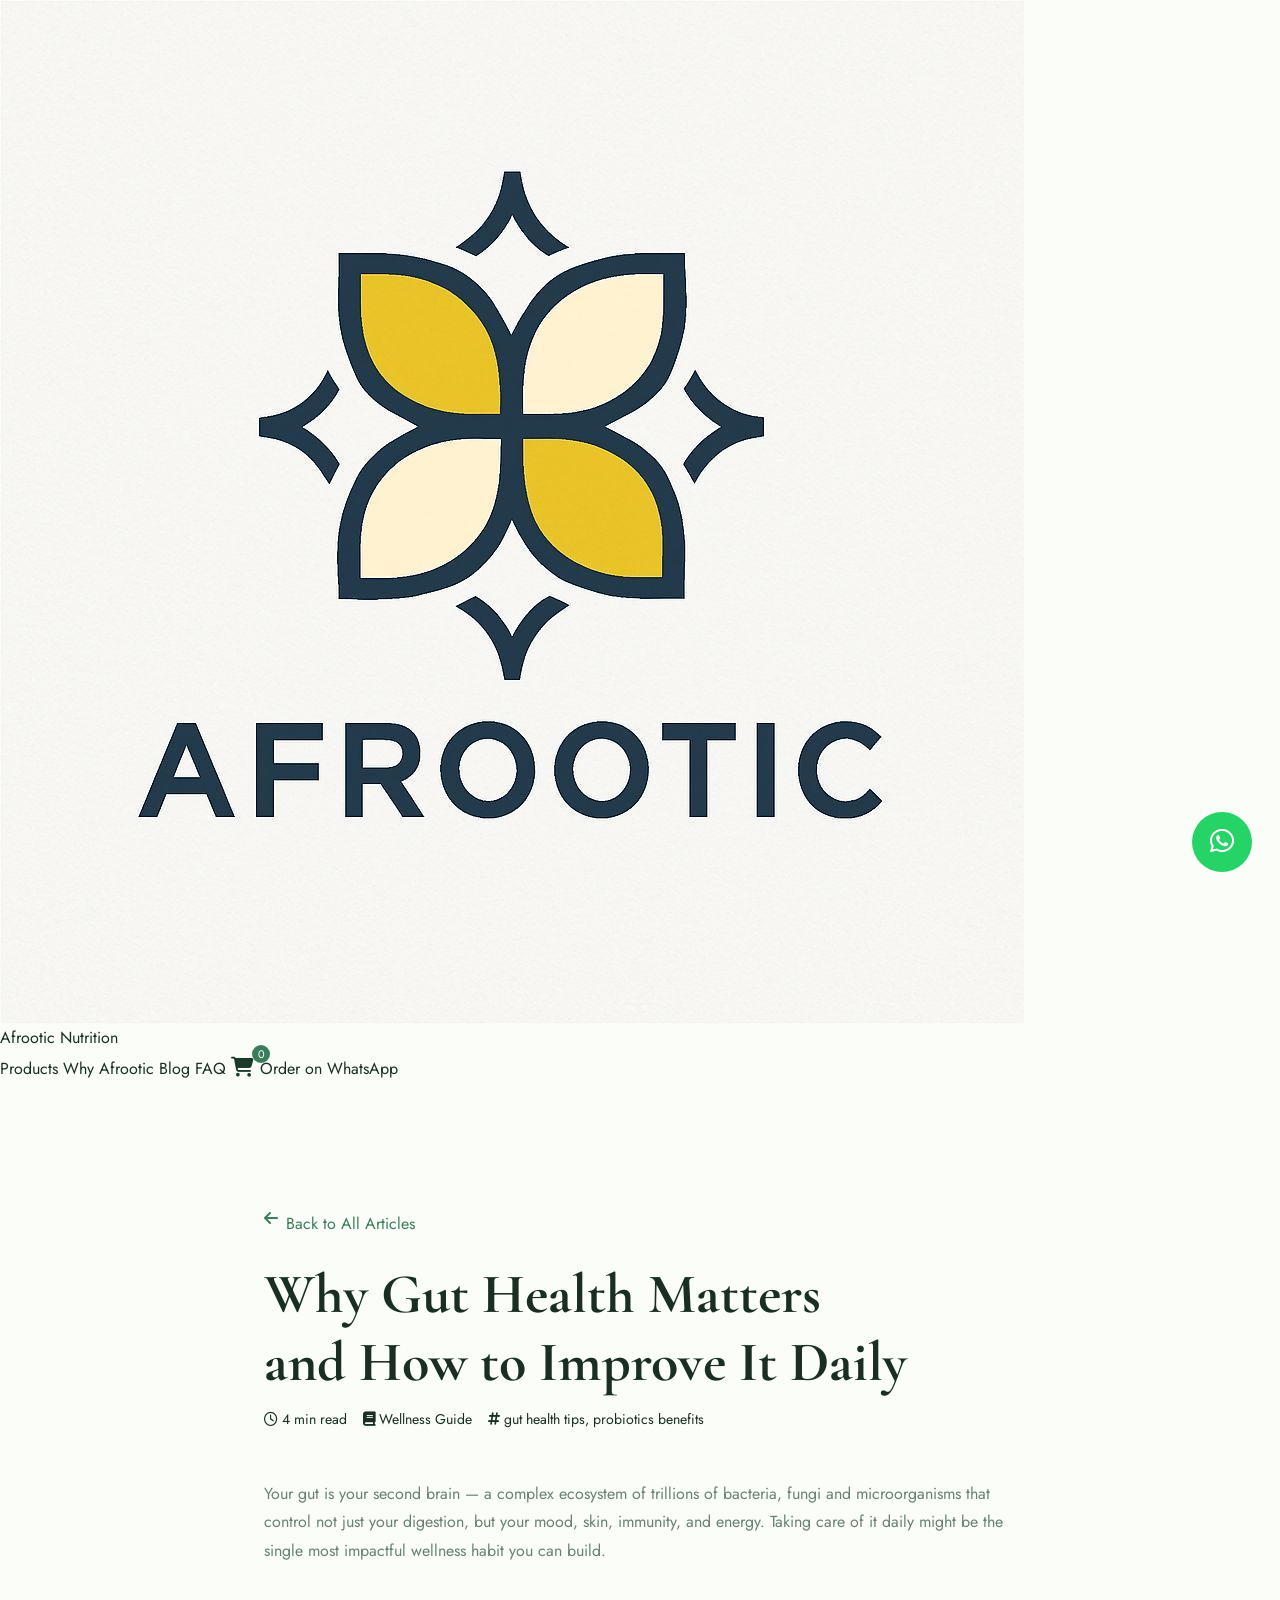
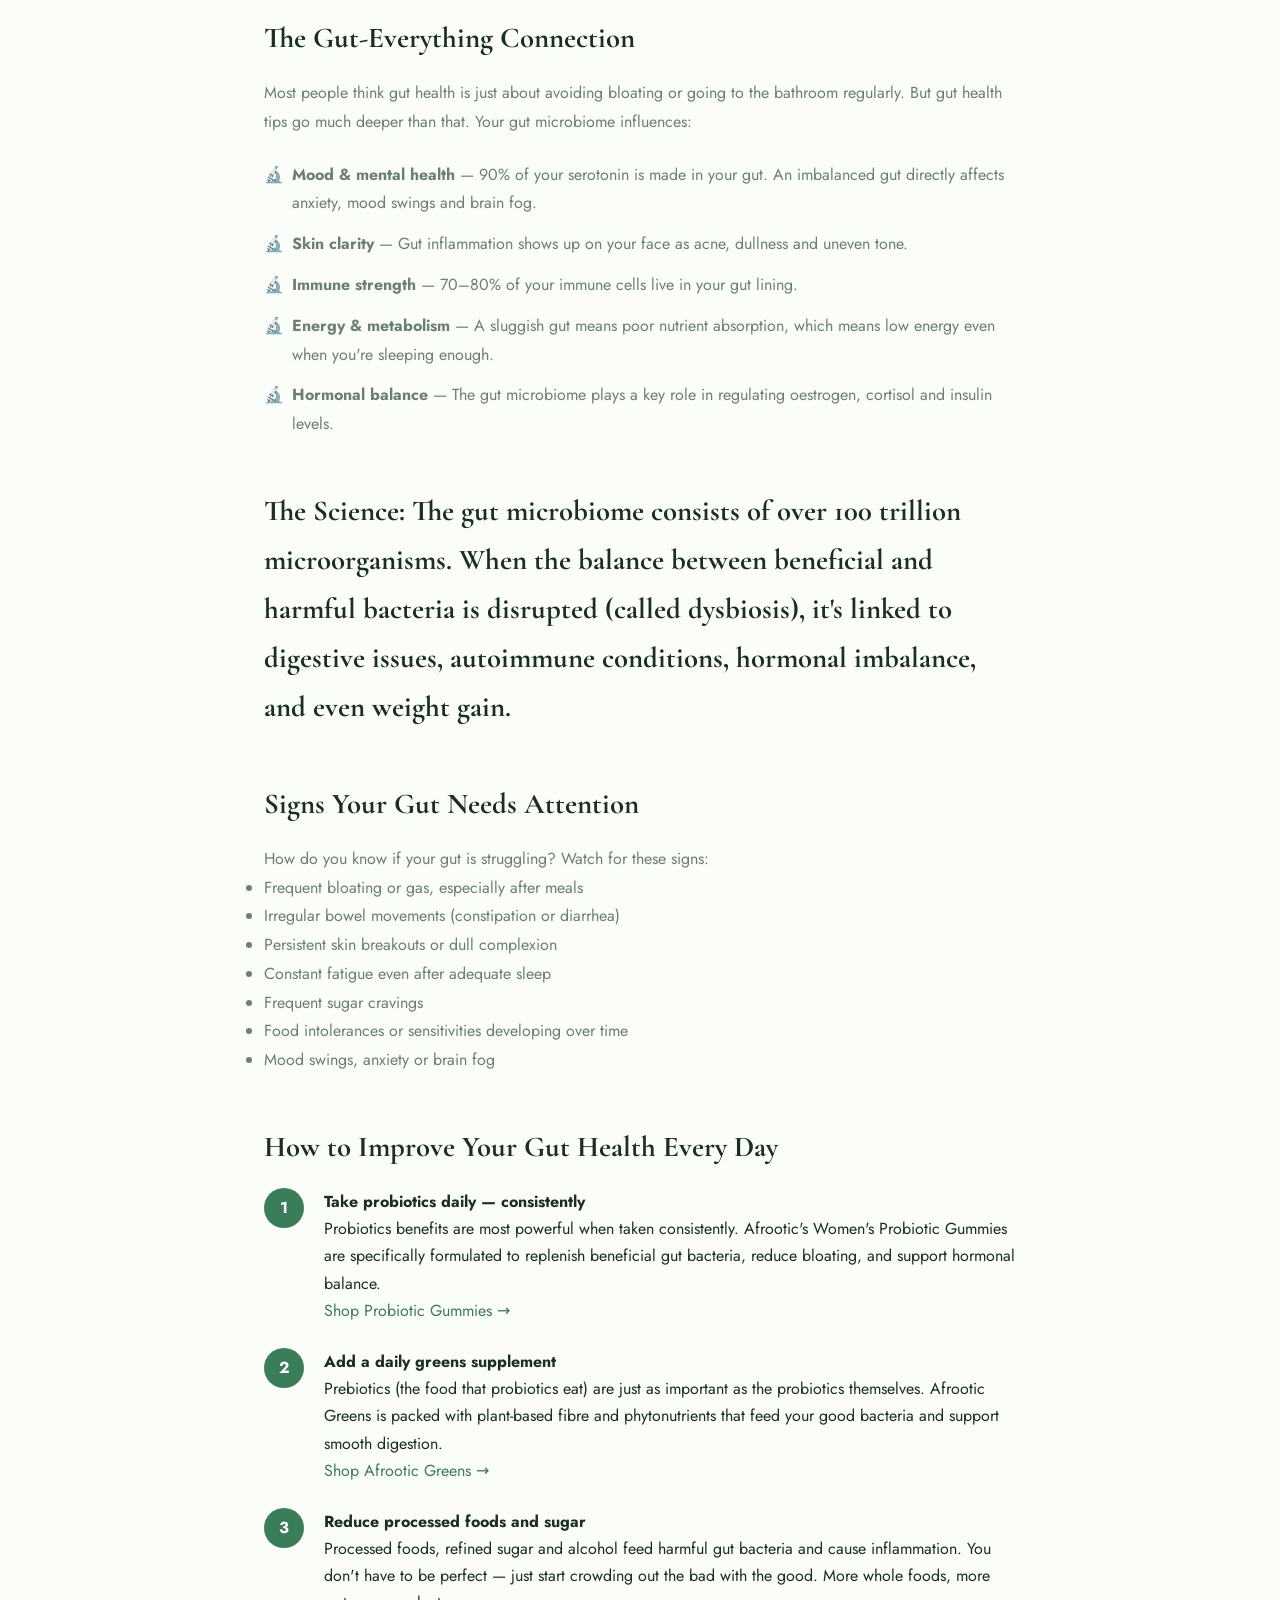
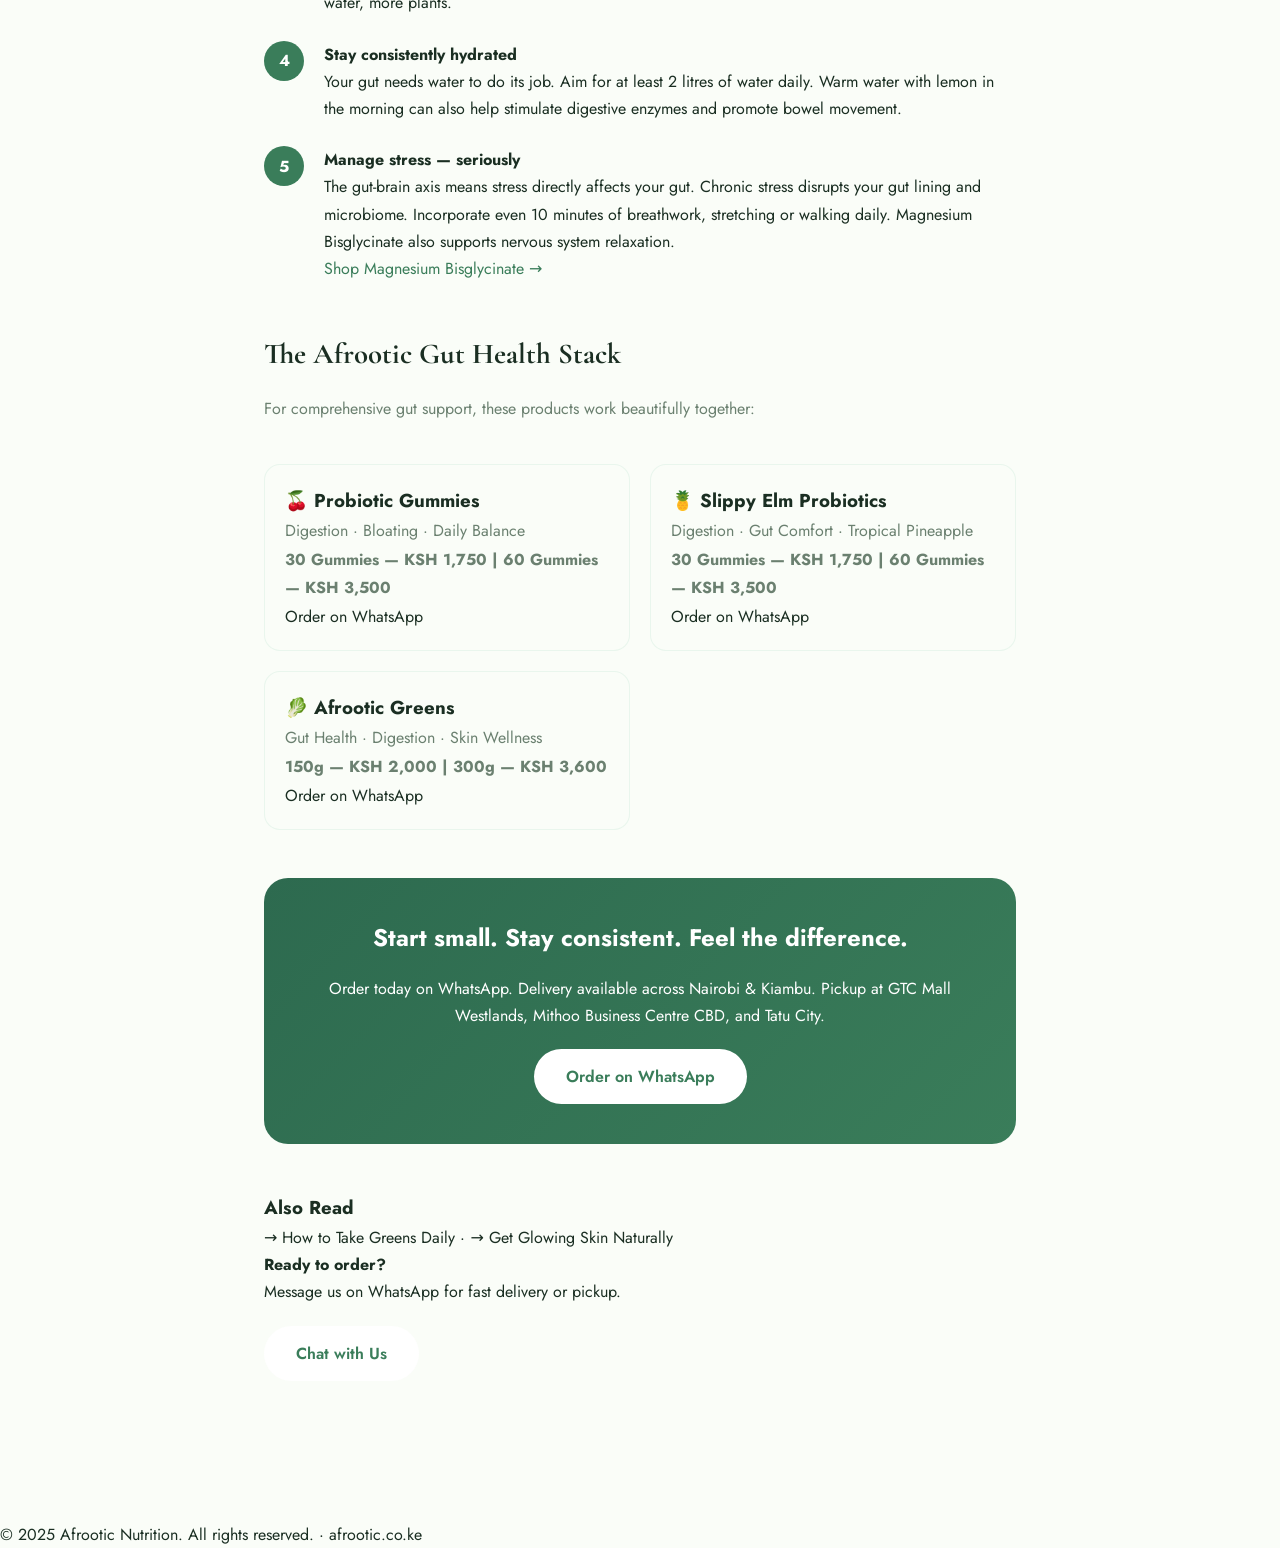
==== commit 9d9f4b5a: "Update gut-health.html" ====
--- a/blog/gut-health.html
+++ b/blog/gut-health.html
@@ -1,286 +1,177 @@
 <!DOCTYPE html>
 <html lang="en">
 <head>
-  <meta charset="UTF-8" />
-  <meta name="viewport" content="width=device-width, initial-scale=1.0" />
-  <title>Why Gut Health Matters and How to Improve It Daily | Afrootic Nutrition</title>
-  <meta name="description" content="Your gut is your second brain. Learn why gut health matters and how probiotics, greens, and daily habits improve digestion and wellbeing. Order in Nairobi, Kenya." />
-  <meta name="keywords" content="gut health tips, probiotics benefits, improve gut health daily, women's probiotics Kenya, digestion supplement Nairobi, gut health supplement" />
-  <meta name="author" content="Afrootic Nutrition" />
-  <link rel="canonical" href="https://afrootic.co.ke/blog/gut-health.html" />
-  <link rel="preconnect" href="https://fonts.googleapis.com" />
-  <link rel="preconnect" href="https://fonts.gstatic.com" crossorigin />
-  <link href="https://fonts.googleapis.com/css2?family=Cormorant+Garamond:ital,wght@0,300;0,400;0,500;0,600;1,300;1,400&family=Jost:wght@300;400;500;600;700&display=swap" rel="stylesheet" />
-  <link rel="stylesheet" href="https://cdn.jsdelivr.net/npm/@fortawesome/fontawesome-free@6.5.0/css/all.min.css" />
-  <link rel="stylesheet" href="../css/style.css" />
-  <link rel="stylesheet" href="../css/blog.css" />
-  <link rel="stylesheet" href="../css/animations.css" />
+<meta charset="UTF-8" />
+<meta name="viewport" content="width=device-width, initial-scale=1.0" />
+<title>Gut Health Matters and How to Improve It Daily | Afrootic Nutrition</title>
+<link rel="preconnect" href="https://fonts.googleapis.com" />
+<link rel="preconnect" href="https://fonts.gstatic.com" crossorigin />
+<link href="https://fonts.googleapis.com/css2?family=Cormorant+Garamond:ital,wght@0,300;0,400;0,500;0,600;1,300;1,400&family=Jost:wght@300;400;500;600;700&display=swap" rel="stylesheet" />
+<link rel="stylesheet" href="https://cdn.jsdelivr.net/npm/@fortawesome/fontawesome-free@6.5.0/css/all.min.css" />
+<link rel="stylesheet" href="../css/style.css" />
+<style>
+.gut-health-page { max-width: 800px; margin: 0 auto; padding: 120px 24px 80px; }
+.gut-header { margin-bottom: 48px; }
+.gut-back-link { display: inline-flex; gap: 8px; margin-bottom: 24px; color: var(--green-main); text-decoration: none; }
+.gut-title { font-family: 'Cormorant Garamond', serif; font-size: clamp(2rem, 5vw, 3.5rem); line-height: 1.2; color: var(--text-dark); margin-bottom: 12px; }
+.gut-meta { display: flex; gap: 16px; flex-wrap: wrap; margin-bottom: 32px; font-size: 0.88rem; color: var(--text-muted); }
+.gut-section { margin-bottom: 48px; }
+.gut-section h2 { font-family: 'Cormorant Garamond', serif; font-size: 1.8rem; color: var(--text-dark); margin-bottom: 16px; }
+.gut-section p, .gut-section li { font-size: 1rem; color: var(--text-light); line-height: 1.8; }
+.gut-features-list { list-style: none; margin: 24px 0; }
+.gut-features-list li { padding-left: 28px; position: relative; margin-bottom: 12px; }
+.gut-features-list li::before { content: '🔬'; position: absolute; left: 0; }
+.gut-steps { counter-reset: step; }
+.step-item { position: relative; padding-left: 60px; margin-bottom: 24px; }
+.step-item::before { content: counter(step); counter-increment: step; position: absolute; left: 0; top: 0; width: 40px; height: 40px; background: var(--green-main); color: white; border-radius: 50%; display: flex; align-items: center; justify-content: center; font-weight: bold; }
+.product-stack { display: grid; grid-template-columns: repeat(auto-fill, minmax(280px, 1fr)); gap: 20px; margin: 40px 0; }
+.product-card-small { background: var(--off-white); border-radius: var(--radius-md); padding: 20px; border: 1px solid rgba(82, 183, 136, 0.1); }
+.cta-box { background: linear-gradient(135deg, var(--green-mid), var(--green-main)); color: white; padding: 40px; border-radius: var(--radius-lg); margin: 48px 0; text-align: center; }
+.cta-box h2 { color: white; margin-bottom: 16px; }
+.cta-button { display: inline-block; padding: 14px 32px; background: white; color: var(--green-main); border-radius: 100px; font-weight: 600; text-decoration: none; margin-top: 20px; }
+</style>
 </head>
 <body>
+<header id="navbar">
+<div class="nav-container">
+<a href="../index.html" class="logo">
+<img src="../images/logo.jpg" alt="Afrootic Nutrition Logo" class="logo-img" />
+<span class="logo-text">Afrootic <span>Nutrition</span></span>
+</a>
+<nav class="nav-links">
+<a href="../index.html#products">Products</a>
+<a href="../index.html#why">Why Afrootic</a>
+<a href="../index.html#blog">Blog</a>
+<a href="../index.html#faq">FAQ</a>
+<a href="../cart.html" class="cart-icon">
+<i class="fas fa-shopping-cart"></i>
+<span class="cart-count" id="cart-count">0</span>
+</a>
+<a href="https://wa.me/254745479845?text=Hi!%20I%27d%20like%20to%20order%20from%20Afrootic%20Nutrition" target="_blank" class="nav-cta">Order on WhatsApp</a>
+</nav>
+</div>
+</header>
 
-  <!-- NAV -->
-  <header id="navbar">
-    <div class="nav-container">
-      <a href="../index.html" class="logo">
-        <img src="../images/logo.jpg" alt="Afrootic Nutrition Logo" class="logo-img" />
-        <span class="logo-text">Afrootic <span>Nutrition</span></span>
-      </a>
-      <nav class="nav-links" id="navLinks">
-        <a href="../index.html#collection">Products</a>
-        <a href="../index.html#why">Why Afrootic</a>
-        <a href="../index.html#blog">Blog</a>
-        <a href="../index.html#pickup">Pickup</a>
-        <a href="../index.html#faq">FAQ</a>
-        <a href="https://wa.me/254745479845?text=Hi!%20I%27d%20like%20to%20order%20from%20Afrootic%20Nutrition" target="_blank" class="nav-cta">Order on WhatsApp</a>
-      </nav>
-      <button class="hamburger" id="hamburger" aria-label="Open menu">
-        <span></span><span></span><span></span>
-      </button>
-    </div>
-  </header>
-  <div class="mobile-overlay" id="mobileOverlay"></div>
+<div class="gut-health-page">
+<div class="gut-header">
+<a href="../index.html" class="gut-back-link"><i class="fas fa-arrow-left"></i> Back to All Articles</a>
+<h1 class="gut-title">Why Gut Health Matters<br/>and How to Improve It Daily</h1>
+<div class="gut-meta">
+<span><i class="far fa-clock"></i> 4 min read</span>
+<span><i class="fas fa-book"></i> Wellness Guide</span>
+<span><i class="fas fa-hashtag"></i> gut health tips, probiotics benefits</span>
+</div>
+</div>
 
-  <!-- BLOG HERO -->
-  <section class="blog-hero" style="background: linear-gradient(135deg, #1a2e40 0%, #1e4a5a 60%, #2d7a8a 100%);">
-    <div class="container">
-      <div class="blog-breadcrumb">
-        <a href="../index.html">Home</a>
-        <i class="fas fa-chevron-right"></i>
-        <a href="../index.html#blog">Blog</a>
-        <i class="fas fa-chevron-right"></i>
-        <span>Gut Health</span>
-      </div>
-      <div class="blog-hero-content">
-        <div class="blog-hero-emoji">🦠</div>
-        <div class="blog-cat-badge">Gut Health · Probiotics</div>
-        <h1>Why Gut Health Matters<br /><em>and How to Improve It Daily</em></h1>
-        <div class="blog-hero-meta">
-          <span><i class="fas fa-clock"></i> 4 min read</span>
-          <span><i class="fas fa-calendar"></i> Wellness Guide</span>
-          <span><i class="fas fa-tag"></i> gut health tips, probiotics benefits</span>
-        </div>
-      </div>
-    </div>
-  </section>
+<div class="gut-section">
+<p>Your gut is your second brain — a complex ecosystem of trillions of bacteria, fungi and microorganisms that control not just your digestion, but your mood, skin, immunity, and energy. Taking care of it daily might be the single most impactful wellness habit you can build.</p>
+</div>
 
-  <!-- BLOG CONTENT -->
-  <article class="blog-article">
-    <div class="container blog-layout">
-      <div class="blog-main">
+<div class="gut-section">
+<h2>The Gut-Everything Connection</h2>
+<p>Most people think gut health is just about avoiding bloating or going to the bathroom regularly. But gut health tips go much deeper than that. Your gut microbiome influences:</p>
+<ul class="gut-features-list">
+<li><strong>Mood & mental health</strong> — 90% of your serotonin is made in your gut. An imbalanced gut directly affects anxiety, mood swings and brain fog.</li>
+<li><strong>Skin clarity</strong> — Gut inflammation shows up on your face as acne, dullness and uneven tone.</li>
+<li><strong>Immune strength</strong> — 70–80% of your immune cells live in your gut lining.</li>
+<li><strong>Energy & metabolism</strong> — A sluggish gut means poor nutrient absorption, which means low energy even when you're sleeping enough.</li>
+<li><strong>Hormonal balance</strong> — The gut microbiome plays a key role in regulating oestrogen, cortisol and insulin levels.</li>
+</ul>
+</div>
 
-        <p class="blog-intro">Your gut is your second brain — a complex ecosystem of trillions of bacteria, fungi and microorganisms that control not just your digestion, but your mood, skin, immunity, and energy. Taking care of it daily might be the single most impactful wellness habit you can build.</p>
+<div class="gut-section">
+<h2>The Science: The gut microbiome consists of over 100 trillion microorganisms. When the balance between beneficial and harmful bacteria is disrupted (called dysbiosis), it's linked to digestive issues, autoimmune conditions, hormonal imbalance, and even weight gain.</h2>
+</div>
 
-        <h2>The Gut-Everything Connection</h2>
-        <p>Most people think gut health is just about avoiding bloating or going to the bathroom regularly. But <strong>gut health tips</strong> go much deeper than that. Your gut microbiome influences:</p>
+<div class="gut-section">
+<h2>Signs Your Gut Needs Attention</h2>
+<p>How do you know if your gut is struggling? Watch for these signs:</p>
+<ul>
+<li>Frequent bloating or gas, especially after meals</li>
+<li>Irregular bowel movements (constipation or diarrhea)</li>
+<li>Persistent skin breakouts or dull complexion</li>
+<li>Constant fatigue even after adequate sleep</li>
+<li>Frequent sugar cravings</li>
+<li>Food intolerances or sensitivities developing over time</li>
+<li>Mood swings, anxiety or brain fog</li>
+</ul>
+</div>
 
-        <ul class="article-list">
-          <li><strong>Mood & mental health</strong> — 90% of your serotonin is made in your gut. An imbalanced gut directly affects anxiety, mood swings and brain fog.</li>
-          <li><strong>Skin clarity</strong> — Gut inflammation shows up on your face as acne, dullness and uneven tone.</li>
-          <li><strong>Immune strength</strong> — 70–80% of your immune cells live in your gut lining.</li>
-          <li><strong>Energy & metabolism</strong> — A sluggish gut means poor nutrient absorption, which means low energy even when you're sleeping enough.</li>
-          <li><strong>Hormonal balance</strong> — The gut microbiome plays a key role in regulating oestrogen, cortisol and insulin levels.</li>
-        </ul>
+<div class="gut-section">
+<h2>How to Improve Your Gut Health Every Day</h2>
+<div class="gut-steps">
+<div class="step-item">
+<strong>Take probiotics daily — consistently</strong><br/>
+Probiotics benefits are most powerful when taken consistently. Afrootic's Women's Probiotic Gummies are specifically formulated to replenish beneficial gut bacteria, reduce bloating, and support hormonal balance.<br/><a href="../index.html" style="color: var(--green-main);">Shop Probiotic Gummies →</a>
+</div>
+<div class="step-item">
+<strong>Add a daily greens supplement</strong><br/>
+Prebiotics (the food that probiotics eat) are just as important as the probiotics themselves. Afrootic Greens is packed with plant-based fibre and phytonutrients that feed your good bacteria and support smooth digestion.<br/><a href="../index.html" style="color: var(--green-main);">Shop Afrootic Greens →</a>
+</div>
+<div class="step-item">
+<strong>Reduce processed foods and sugar</strong><br/>
+Processed foods, refined sugar and alcohol feed harmful gut bacteria and cause inflammation. You don't have to be perfect — just start crowding out the bad with the good. More whole foods, more water, more plants.
+</div>
+<div class="step-item">
+<strong>Stay consistently hydrated</strong><br/>
+Your gut needs water to do its job. Aim for at least 2 litres of water daily. Warm water with lemon in the morning can also help stimulate digestive enzymes and promote bowel movement.
+</div>
+<div class="step-item">
+<strong>Manage stress — seriously</strong><br/>
+The gut-brain axis means stress directly affects your gut. Chronic stress disrupts your gut lining and microbiome. Incorporate even 10 minutes of breathwork, stretching or walking daily. Magnesium Bisglycinate also supports nervous system relaxation.<br/><a href="../index.html" style="color: var(--green-main);">Shop Magnesium Bisglycinate →</a>
+</div>
+</div>
+</div>
 
-        <div class="article-highlight">
-          <div class="highlight-icon">🔬</div>
-          <div>
-            <strong>The Science:</strong> The gut microbiome consists of over 100 trillion microorganisms. When the balance between beneficial and harmful bacteria is disrupted (called dysbiosis), it's linked to digestive issues, autoimmune conditions, hormonal imbalance, and even weight gain.
-          </div>
-        </div>
+<div class="gut-section">
+<h2>The Afrootic Gut Health Stack</h2>
+<p>For comprehensive gut support, these products work beautifully together:</p>
+<div class="product-stack">
+<div class="product-card-small">
+<h3>🍒 Probiotic Gummies</h3>
+<p>Digestion · Bloating · Daily Balance</p>
+<p><strong>30 Gummies — KSH 1,750 | 60 Gummies — KSH 3,500</strong></p>
+<a href="#" class="cart-notification-trigger">Order on WhatsApp</a>
+</div>
+<div class="product-card-small">
+<h3>🍍 Slippy Elm Probiotics</h3>
+<p>Digestion · Gut Comfort · Tropical Pineapple</p>
+<p><strong>30 Gummies — KSH 1,750 | 60 Gummies — KSH 3,500</strong></p>
+<a href="#" class="cart-notification-trigger">Order on WhatsApp</a>
+</div>
+<div class="product-card-small">
+<h3>🥬 Afrootic Greens</h3>
+<p>Gut Health · Digestion · Skin Wellness</p>
+<p><strong>150g — KSH 2,000 | 300g — KSH 3,600</strong></p>
+<a href="#" class="cart-notification-trigger">Order on WhatsApp</a>
+</div>
+</div>
+</div>
 
-        <h2>Signs Your Gut Needs Attention</h2>
-        <p>How do you know if your gut is struggling? Watch for these signs:</p>
+<div class="cta-box">
+<h2>Start small. Stay consistent. Feel the difference.</h2>
+<p>Order today on WhatsApp. Delivery available across Nairobi & Kiambu. Pickup at GTC Mall Westlands, Mithoo Business Centre CBD, and Tatu City.</p>
+<a href="https://wa.me/254745479845" class="cta-button">Order on WhatsApp</a>
+</div>
 
-        <ul class="article-list">
-          <li>Frequent bloating or gas, especially after meals</li>
-          <li>Irregular bowel movements (constipation or diarrhea)</li>
-          <li>Persistent skin breakouts or dull complexion</li>
-          <li>Constant fatigue even after adequate sleep</li>
-          <li>Frequent sugar cravings</li>
-          <li>Food intolerances or sensitivities developing over time</li>
-          <li>Mood swings, anxiety or brain fog</li>
-        </ul>
+<div class="gut-footer">
+<h3>Also Read</h3>
+<p><a href="../blog/greens-daily.html">→ How to Take Greens Daily</a> · <a href="../blog/glowing-skin.html">→ Get Glowing Skin Naturally</a></p>
+<p><strong>Ready to order?</strong><br/>Message us on WhatsApp for fast delivery or pickup.</p>
+<a href="https://wa.me/254745479845" class="cta-button">Chat with Us</a>
+</div>
+</div>
 
-        <h2>How to Improve Your Gut Health Every Day</h2>
+<footer class="footer" style="margin-top: 60px;">
+<div class="container">
+<div class="footer-bottom">
+<p>© 2025 Afrootic Nutrition. All rights reserved. · afrootic.co.ke</p>
+</div>
+</div>
+</footer>
 
-        <div class="tip-card">
-          <div class="tip-number">01</div>
-          <div>
-            <h4>Take probiotics daily — consistently</h4>
-            <p><strong>Probiotics benefits</strong> are most powerful when taken consistently. Afrootic's <strong>Women's Probiotic Gummies</strong> are specifically formulated to replenish beneficial gut bacteria, reduce bloating, and support hormonal balance. The cranberry version adds urinary health support, while the slippery elm version helps soothe and line the gut wall.</p>
-          </div>
-        </div>
+<a href="https://wa.me/254745479845" target="_blank" class="whatsapp-float"><i class="fab fa-whatsapp"></i></a>
 
-        <div class="tip-card">
-          <div class="tip-number">02</div>
-          <div>
-            <h4>Add a daily greens supplement</h4>
-            <p>Prebiotics (the food that probiotics eat) are just as important as the probiotics themselves. Afrootic Greens is packed with plant-based fibre and phytonutrients that feed your good bacteria and support smooth digestion. Mix it in the morning and you're done.</p>
-          </div>
-        </div>
-
-        <div class="tip-card">
-          <div class="tip-number">03</div>
-          <div>
-            <h4>Reduce processed foods and sugar</h4>
-            <p>Processed foods, refined sugar and alcohol feed harmful gut bacteria and cause inflammation. You don't have to be perfect — just start crowding out the bad with the good. More whole foods, more water, more plants.</p>
-          </div>
-        </div>
-
-        <div class="tip-card">
-          <div class="tip-number">04</div>
-          <div>
-            <h4>Stay consistently hydrated</h4>
-            <p>Your gut needs water to do its job. Aim for at least 2 litres of water daily. Warm water with lemon in the morning can also help stimulate digestive enzymes and promote bowel movement.</p>
-          </div>
-        </div>
-
-        <div class="tip-card">
-          <div class="tip-number">05</div>
-          <div>
-            <h4>Manage stress — seriously</h4>
-            <p>The gut-brain axis means stress directly affects your gut. Chronic stress disrupts your gut lining and microbiome. Incorporate even 10 minutes of breathwork, stretching or walking daily. Magnesium Bisglycinate (available from Afrootic) also supports nervous system relaxation, which indirectly supports gut health.</p>
-          </div>
-        </div>
-
-        <h2>The Afrootic Gut Health Stack</h2>
-        <p>For comprehensive gut support, these products work beautifully together:</p>
-
-        <div class="product-stack-grid">
-          <div class="product-spotlight">
-            <div class="ps-icon">🍒</div>
-            <div class="ps-info">
-              <strong>Women's Probiotic Gummies (Cranberry)</strong>
-              <p>Digestion · Bloating · Daily Balance</p>
-              <div class="ps-prices">
-                <span>30 Gummies — <strong>KSH 1,750</strong></span>
-                <span>60 Gummies — <strong>KSH 3,500</strong></span>
-              </div>
-            </div>
-            <a href="https://wa.me/254745479845?text=Hi!%20I%27d%20like%20to%20order%20Women%27s%20Probiotic%20Gummies%20Cranberry" target="_blank" class="btn btn-whatsapp">
-              <i class="fab fa-whatsapp"></i> Order
-            </a>
-          </div>
-
-          <div class="product-spotlight">
-            <div class="ps-icon">🍍</div>
-            <div class="ps-info">
-              <strong>Women's Probiotics with Slippery Elm</strong>
-              <p>Digestion · Gut Comfort · Tropical Pineapple</p>
-              <div class="ps-prices">
-                <span>30 Gummies — <strong>KSH 1,750</strong></span>
-                <span>60 Gummies — <strong>KSH 3,500</strong></span>
-              </div>
-            </div>
-            <a href="https://wa.me/254745479845?text=Hi!%20I%27d%20like%20to%20order%20Women%27s%20Probiotics%20Slippery%20Elm" target="_blank" class="btn btn-whatsapp">
-              <i class="fab fa-whatsapp"></i> Order
-            </a>
-          </div>
-
-          <div class="product-spotlight">
-            <div class="ps-icon">🥬</div>
-            <div class="ps-info">
-              <strong>Afrootic Greens</strong>
-              <p>Gut Health · Digestion · Skin Wellness</p>
-              <div class="ps-prices">
-                <span>150g — <strong>KSH 2,000</strong></span>
-                <span>300g — <strong>KSH 3,600</strong></span>
-              </div>
-            </div>
-            <a href="https://wa.me/254745479845?text=Hi!%20I%27d%20like%20to%20order%20Afrootic%20Greens" target="_blank" class="btn btn-whatsapp">
-              <i class="fab fa-whatsapp"></i> Order
-            </a>
-          </div>
-        </div>
-
-        <div class="blog-cta-box">
-          <h3>Start small. Stay consistent. Feel the difference.</h3>
-          <p>Order today on WhatsApp. Delivery available across Nairobi & Kiambu. Pickup at GTC Mall Westlands, Mithoo Business Centre CBD, and Tatu City.</p>
-          <a href="https://wa.me/254745479845?text=Hi!%20I%27d%20like%20to%20order%20from%20Afrootic%20Nutrition" target="_blank" class="btn btn-primary">
-            <i class="fab fa-whatsapp"></i> Order on WhatsApp
-          </a>
-        </div>
-
-      </div>
-
-      <!-- SIDEBAR -->
-      <aside class="blog-sidebar">
-        <div class="sidebar-card">
-          <h5>Gut Health Bundle</h5>
-          <div class="sidebar-product">
-            <div class="sp-icon">🍒</div>
-            <strong>Probiotic Gummies</strong>
-            <p>Women's wellness · Digestion</p>
-            <a href="https://wa.me/254745479845?text=Hi!%20I%27d%20like%20to%20order%20Women%27s%20Probiotic%20Gummies" target="_blank" class="btn-order-sm">Order on WhatsApp</a>
-          </div>
-        </div>
-
-        <div class="sidebar-card">
-          <h5>Also Read</h5>
-          <div class="related-links">
-            <a href="greens-daily.html">→ How to Take Greens Daily</a>
-            <a href="glowing-skin.html">→ Get Glowing Skin Naturally</a>
-          </div>
-        </div>
-
-        <div class="sidebar-card sidebar-order">
-          <div class="so-icon"><i class="fab fa-whatsapp"></i></div>
-          <strong>Ready to order?</strong>
-          <p>Message us on WhatsApp for fast delivery or pickup.</p>
-          <a href="https://wa.me/254745479845?text=Hi!%20I%27d%20like%20to%20order%20from%20Afrootic%20Nutrition" target="_blank" class="btn btn-whatsapp btn-sm">Chat with Us</a>
-        </div>
-      </aside>
-    </div>
-  </article>
-
-  <!-- BACK TO SITE -->
-  <div class="back-to-site">
-    <div class="container">
-      <a href="../index.html#blog" class="btn btn-primary"><i class="fas fa-arrow-left"></i> Back to All Articles</a>
-      <a href="../index.html#products" class="btn btn-outline">Browse All Products</a>
-    </div>
-  </div>
-
-  <!-- FOOTER -->
-  <footer class="footer">
-    <div class="container">
-      <div class="footer-grid">
-        <div class="footer-brand">
-          <a href="../index.html" class="logo footer-logo">
-            <img src="../images/logo.jpg" alt="Afrootic Nutrition" class="logo-img footer-logo-img" />
-            <span class="logo-text">Afrootic <span>Nutrition</span></span>
-          </a>
-          <p>Daily wellness made simple.</p>
-          <div class="footer-social">
-            <a href="https://www.instagram.com/afrooticnutrition/" target="_blank" aria-label="Instagram"><i class="fab fa-instagram"></i></a>
-            <a href="https://wa.me/254745479845" target="_blank" aria-label="WhatsApp"><i class="fab fa-whatsapp"></i></a>
-          </div>
-        </div>
-        <div class="footer-col">
-          <h5>Quick Links</h5>
-          <a href="../index.html#products">Products</a>
-          <a href="../index.html#blog">Blog</a>
-          <a href="../index.html#pickup">Pickup Locations</a>
-          <a href="../index.html#faq">FAQ</a>
-        </div>
-        <div class="footer-col">
-          <h5>Order</h5>
-          <a href="https://wa.me/254745479845" target="_blank"><i class="fab fa-whatsapp"></i> 0745 479 845</a>
-          <p class="footer-note">M-Pesa: Send Money to 0745 479 845</p>
-        </div>
-      </div>
-      <div class="footer-bottom">
-        <p>© 2025 Afrootic Nutrition · <a href="https://afrootic.co.ke">afrootic.co.ke</a></p>
-      </div>
-    </div>
-  </footer>
-
-  <a href="https://wa.me/254745479845?text=Hi!%20I%27d%20like%20to%20order%20from%20Afrootic%20Nutrition" target="_blank" class="whatsapp-float" id="waFloat" aria-label="Order on WhatsApp">
-    <i class="fab fa-whatsapp"></i>
-    <span class="wa-tooltip">Order on WhatsApp</span>
-  </a>
-
-  <script src="../js/main.js"></script>
-  <script src="../js/animations.js"></script>
+<script src="../js/cart.js"></script>
 </body>
-</html>
+</html>
--- a/css/style.css
+++ b/css/style.css
@@ -1,6 +1,5 @@
 /* ============================================================
    AFROOTIC NUTRITION — PREMIUM WELLNESS BRAND STYLESHEET
-   Color Palette: Forest Green, Warm White, Natural Earth
    ============================================================ */
 
 /* ---- CSS CUSTOM PROPERTIES ---- */
@@ -16,13 +15,10 @@
   --white:        #ffffff;
   --off-white:    #fafdf8;
   --cream:        #f5f0e8;
-  --warm-beige:   #e8dcc8;
-  --tan:          #c8a882;
 
   --text-dark:    #1a2e22;
   --text-mid:     #374a3d;
   --text-light:   #6b8070;
-  --text-muted:   #9aaa9f;
 
   --wa-green:     #25d366;
   --wa-dark:      #128c7e;
@@ -34,7 +30,6 @@
   --radius-sm:    8px;
   --radius-md:    16px;
   --radius-lg:    24px;
-  --radius-xl:    40px;
 
   --font-display: 'Cormorant Garamond', Georgia, serif;
   --font-body:    'Jost', 'Inter', system-ui, sans-serif;
@@ -43,13 +38,11 @@
   --transition:   0.3s cubic-bezier(0.4, 0, 0.2, 1);
 }
 
-/* ---- RESET & BASE ---- */
-*, *::before, *::after { box-sizing: border-box; margin: 0; padding: 0; }
-
-html {
-  scroll-behavior: smooth;
-  scroll-padding-top: var(--nav-height);
-  font-size: 16px;
+/* ---- RESET ---- */
+*, *::before, *::after {
+  box-sizing: border-box;
+  margin: 0;
+  padding: 0;
 }
 
 body {
@@ -60,1482 +53,104 @@
   overflow-x: hidden;
 }
 
+img { max-width: 100%; display: block; }
 a { text-decoration: none; color: inherit; }
-img { max-width: 100%; display: block; }
-button { cursor: pointer; border: none; background: none; font-family: inherit; }
-ul { list-style: none; }
+button { cursor: pointer; border: none; }
 
-.container {
-  max-width: 1200px;
-  margin: 0 auto;
-  padding: 0 24px;
+/* ---- PRODUCT CARDS FIX ---- */
+.product-card {
+  position: relative;
+  display: flex;
+  flex-direction: column;
+  background: var(--off-white);
+  border-radius: var(--radius-lg);
+  overflow: hidden;
 }
 
-/* ---- TYPOGRAPHY ---- */
-.section-tag {
-  font-family: var(--font-body);
-  font-size: 11px;
-  font-weight: 600;
-  letter-spacing: 3px;
-  text-transform: uppercase;
-  color: var(--green-light);
-  margin-bottom: 16px;
-  display: block;
+/* IMPORTANT FIX: click issue */
+.product-card button,
+.add-to-cart-btn {
+  position: relative;
+  z-index: 10;
 }
 
-.section-title {
-  font-family: var(--font-display);
-  font-size: clamp(2rem, 4vw, 3rem);
-  font-weight: 500;
-  line-height: 1.2;
-  color: var(--text-dark);
-  margin-bottom: 20px;
+/* ---- ADD TO CART BUTTON (FINAL FIXED ONE ONLY) ---- */
+.add-to-cart-btn {
+  width: 100%;
+  padding: 12px 18px;
+  background: var(--green-main);
+  color: white;
+  border-radius: 6px;
+  font-size: 15px;
+  font-weight: 600;
+  cursor: pointer;
+  margin-top: 10px;
+  transition: var(--transition);
 }
 
-.section-title em {
-  font-style: italic;
-  color: var(--green-main);
-}
-
-.section-sub {
-  font-size: 1.05rem;
-  color: var(--text-light);
-  max-width: 560px;
-  line-height: 1.8;
-}
-
-/* ---- BUTTONS ---- */
-.btn {
-  display: inline-flex;
-  align-items: center;
-  gap: 8px;
-  padding: 14px 32px;
-  border-radius: 100px;
-  font-family: var(--font-body);
-  font-size: 0.9rem;
-  font-weight: 600;
-  letter-spacing: 0.5px;
-  transition: var(--transition);
-  cursor: pointer;
-  white-space: nowrap;
-}
-
-.btn-primary {
-  background: var(--green-main);
-  color: var(--white);
-  box-shadow: 0 4px 20px rgba(58, 125, 90, 0.3);
-}
-.btn-primary:hover {
+.add-to-cart-btn:hover {
   background: var(--green-dark);
-  box-shadow: 0 6px 28px rgba(58, 125, 90, 0.4);
   transform: translateY(-2px);
 }
 
-.btn-whatsapp {
-  background: var(--wa-green);
-  color: var(--white);
-  box-shadow: 0 4px 20px rgba(37, 211, 102, 0.3);
-}
-.btn-whatsapp:hover {
-  background: var(--wa-dark);
-  transform: translateY(-2px);
-  box-shadow: 0 6px 28px rgba(37, 211, 102, 0.4);
+/* ---- CART ICON ---- */
+.cart-icon {
+  position: relative;
+  font-size: 20px;
+  color: var(--green-dark);
 }
 
-.btn-white {
-  background: var(--white);
-  color: var(--green-main);
-}
-.btn-white:hover {
-  background: var(--green-mist);
-  transform: translateY(-2px);
+.cart-count {
+  position: absolute;
+  top: -8px;
+  right: -10px;
+  background: var(--green-main);
+  color: white;
+  border-radius: 50%;
+  width: 18px;
+  height: 18px;
+  font-size: 11px;
+  display: flex;
+  align-items: center;
+  justify-content: center;
 }
 
-.btn-outline-white {
-  background: transparent;
-  color: var(--white);
-  border: 2px solid rgba(255,255,255,0.5);
-}
-.btn-outline-white:hover {
-  background: rgba(255,255,255,0.1);
-  border-color: white;
-  transform: translateY(-2px);
-}
-
-.btn-wa-small {
-  display: inline-flex;
-  align-items: center;
-  gap: 6px;
-  padding: 10px 20px;
-  background: var(--wa-green);
+/* ---- CART NOTIFICATION FIX ---- */
+.cart-notification {
+  position: fixed;
+  bottom: 100px;
+  right: 20px;
+  background: var(--green-main);
   color: white;
-  border-radius: 100px;
-  font-size: 0.85rem;
-  font-weight: 600;
-  transition: var(--transition);
-}
-.btn-wa-small:hover {
-  background: var(--wa-dark);
-  transform: translateY(-2px);
-}
-
-/* ============================================================
-   NAVIGATION
-============================================================ */
-#navbar {
-  position: fixed;
-  top: 0;
-  left: 0;
-  right: 0;
-  z-index: 1000;
-  height: var(--nav-height);
-  background: rgba(250, 253, 248, 0.92);
-  backdrop-filter: blur(16px);
-  -webkit-backdrop-filter: blur(16px);
-  border-bottom: 1px solid rgba(82, 183, 136, 0.15);
-  transition: var(--transition);
-}
-
-#navbar.scrolled {
-  box-shadow: var(--shadow-md);
-  background: rgba(250, 253, 248, 0.98);
-}
-
-.nav-container {
-  max-width: 1200px;
-  margin: 0 auto;
-  padding: 0 24px;
-  height: 100%;
-  display: flex;
-  align-items: center;
-  justify-content: space-between;
-  gap: 24px;
-}
-
-.logo {
-  display: flex;
-  align-items: center;
-  gap: 8px;
-  flex-shrink: 0;
-}
-
-.logo-leaf {
-  font-size: 22px;
-  line-height: 1;
-}
-
-.logo-text {
-  font-family: var(--font-display);
-  font-size: 1.3rem;
-  font-weight: 600;
-  color: var(--text-dark);
-  letter-spacing: 0.3px;
-}
-
-.logo-text span {
-  color: var(--green-main);
-}
-
-.nav-links {
-  display: flex;
-  align-items: center;
-  gap: 8px;
-}
-
-.nav-links a {
-  font-size: 0.88rem;
-  font-weight: 500;
-  color: var(--text-mid);
-  padding: 8px 14px;
+  padding: 14px 20px;
   border-radius: 8px;
-  transition: var(--transition);
-}
-
-.nav-links a:hover {
-  color: var(--green-main);
-  background: var(--green-mist);
-}
-
-.nav-cta {
-  background: var(--wa-green) !important;
-  color: white !important;
-  border-radius: 100px !important;
-  padding: 9px 20px !important;
-  font-weight: 600 !important;
-  transition: var(--transition);
-}
-
-.nav-cta:hover {
-  background: var(--wa-dark) !important;
-  transform: translateY(-1px);
-}
-
-.hamburger {
-  display: none;
-  flex-direction: column;
-  gap: 5px;
-  width: 32px;
-  padding: 4px;
-  z-index: 1001;
-}
-
-.hamburger span {
-  display: block;
-  height: 2px;
-  background: var(--text-dark);
-  border-radius: 2px;
-  transition: var(--transition);
-}
-
-.hamburger.active span:nth-child(1) { transform: translateY(7px) rotate(45deg); }
-.hamburger.active span:nth-child(2) { opacity: 0; }
-.hamburger.active span:nth-child(3) { transform: translateY(-7px) rotate(-45deg); }
-
-.mobile-overlay {
-  display: none;
-  position: fixed;
-  inset: 0;
-  background: rgba(0,0,0,0.4);
-  z-index: 999;
-  opacity: 0;
-  transition: opacity 0.3s;
-}
-
-.mobile-overlay.active {
-  opacity: 1;
-}
-
-/* ============================================================
-   HERO SECTION
-============================================================ */
-.hero {
-  min-height: 100vh;
-  padding: calc(var(--nav-height) + 60px) 24px 80px;
-  display: flex;
-  align-items: center;
-  gap: 60px;
-  max-width: 1200px;
-  margin: 0 auto;
-  position: relative;
-  overflow: hidden;
-}
-
-.hero-bg-shapes {
-  position: absolute;
-  inset: 0;
-  pointer-events: none;
-  overflow: hidden;
-  z-index: 0;
-}
-
-.shape {
-  position: absolute;
-  border-radius: 50%;
-  filter: blur(60px);
-  opacity: 0.25;
-}
-
-.shape-1 {
-  width: 500px; height: 500px;
-  background: radial-gradient(circle, var(--green-pale), transparent);
-  top: -100px; right: -100px;
-}
-
-.shape-2 {
-  width: 300px; height: 300px;
-  background: radial-gradient(circle, var(--green-mist), transparent);
-  bottom: 100px; left: -80px;
-}
-
-.shape-3 {
-  width: 200px; height: 200px;
-  background: radial-gradient(circle, var(--warm-beige), transparent);
-  top: 40%; left: 40%;
-}
-
-.hero-content {
-  flex: 1;
-  position: relative;
-  z-index: 1;
-  max-width: 560px;
-}
-
-.hero-badge {
-  display: inline-flex;
-  align-items: center;
-  gap: 8px;
-  background: var(--green-mist);
-  border: 1px solid var(--green-pale);
-  color: var(--green-mid);
-  font-size: 0.82rem;
-  font-weight: 600;
-  letter-spacing: 0.5px;
-  padding: 6px 16px;
-  border-radius: 100px;
-  margin-bottom: 24px;
-}
-
-.badge-dot {
-  width: 6px;
-  height: 6px;
-  background: var(--green-light);
-  border-radius: 50%;
-  animation: pulse-dot 2s infinite;
-}
-
-@keyframes pulse-dot {
-  0%, 100% { opacity: 1; transform: scale(1); }
-  50% { opacity: 0.5; transform: scale(1.5); }
-}
-
-.hero-headline {
-  font-family: var(--font-display);
-  font-size: clamp(3rem, 6vw, 5rem);
-  font-weight: 400;
-  line-height: 1.05;
-  color: var(--text-dark);
-  margin-bottom: 24px;
-}
-
-.hero-headline em {
-  font-style: italic;
-  color: var(--green-main);
-}
-
-.hero-sub {
-  font-size: 1.1rem;
-  color: var(--text-light);
-  line-height: 1.8;
-  margin-bottom: 40px;
-  max-width: 480px;
-}
-
-.hero-cta-group {
-  display: flex;
-  flex-wrap: wrap;
-  gap: 16px;
-  margin-bottom: 48px;
-}
-
-.hero-trust {
-  display: flex;
-  align-items: center;
-  flex-wrap: wrap;
-  gap: 12px;
-  font-size: 0.82rem;
-  color: var(--text-light);
+  z-index: 9999;
+  transform: translateX(120%);
+  transition: 0.3s ease;
   font-weight: 500;
 }
 
-.trust-item {
-  display: flex;
-  align-items: center;
-  gap: 6px;
+.cart-notification.show {
+  transform: translateX(0);
 }
 
-.trust-item i {
-  color: var(--green-light);
+/* ---- PRODUCT IMAGE FIX ---- */
+.product-image-wrap {
+  position: relative;
+  z-index: 1;
+  pointer-events: auto;
 }
 
-.trust-divider {
-  color: var(--green-pale);
-  font-size: 1.2rem;
+/* ---- BUTTON BASE SAFETY ---- */
+button {
+  font-family: inherit;
 }
 
-/* Hero Visual */
-.hero-visual {
-  flex: 1;
-  max-width: 480px;
-  position: relative;
-  z-index: 1;
-  min-height: 400px;
-}
-
-.hero-product-stack {
-  position: relative;
-  width: 100%;
-  height: 440px;
-}
-
-.product-orb {
-  position: absolute;
-  border-radius: 50%;
-  filter: blur(40px);
-}
-
-.orb-1 {
-  width: 280px; height: 280px;
-  background: radial-gradient(circle, var(--green-pale) 0%, var(--green-mist) 60%, transparent 100%);
-  top: 50%; left: 50%;
-  transform: translate(-50%, -50%);
-  animation: orb-pulse 4s ease-in-out infinite;
-}
-
-.orb-2 {
-  width: 160px; height: 160px;
-  background: radial-gradient(circle, var(--warm-beige), transparent);
-  top: 10%; right: 10%;
-  animation: orb-pulse 6s ease-in-out infinite reverse;
-}
-
-.orb-3 {
-  width: 100px; height: 100px;
-  background: radial-gradient(circle, var(--green-light), transparent);
-  bottom: 15%; left: 5%;
-  opacity: 0.4;
-}
-
-@keyframes orb-pulse {
-  0%, 100% { transform: translate(-50%, -50%) scale(1); opacity: 0.6; }
-  50% { transform: translate(-50%, -50%) scale(1.1); opacity: 0.9; }
-}
-
-.hero-product-card {
-  position: absolute;
-  background: white;
-  border-radius: var(--radius-lg);
-  padding: 16px 20px;
-  box-shadow: var(--shadow-lg);
-  display: flex;
-  align-items: center;
-  gap: 14px;
-  min-width: 190px;
-  border: 1px solid rgba(82, 183, 136, 0.15);
-}
-
-.hero-product-card:nth-child(4) { top: 40px; left: 20px; }
-.hero-product-card:nth-child(5) { top: 50%; right: 10px; transform: translateY(-50%); }
-.hero-product-card:nth-child(6) { bottom: 40px; left: 40px; }
-
-.hpc-icon {
-  font-size: 28px;
-  width: 48px;
-  height: 48px;
-  background: var(--green-bg);
-  border-radius: 12px;
-  display: flex;
-  align-items: center;
-  justify-content: center;
-  flex-shrink: 0;
-}
-
-.hpc-info {
-  display: flex;
-  flex-direction: column;
-  gap: 2px;
-}
-
-.hpc-info strong {
-  font-size: 0.9rem;
-  font-weight: 600;
-  color: var(--text-dark);
-}
-
-.hpc-info span {
-  font-size: 0.75rem;
-  color: var(--green-light);
-  font-weight: 500;
-}
-
-/* Floating animation */
-.floating {
-  animation: float 5s ease-in-out infinite;
-}
-.delay-1 { animation-delay: 1.5s; }
-.delay-2 { animation-delay: 3s; }
-
-@keyframes float {
-  0%, 100% { transform: translateY(0px); }
-  50% { transform: translateY(-12px); }
-}
-
-.hero-product-card:nth-child(5).floating {
-  animation-name: float-translate;
-}
-@keyframes float-translate {
-  0%, 100% { transform: translateY(-50%) translateY(0px); }
-  50% { transform: translateY(-50%) translateY(-12px); }
-}
-
-/* ============================================================
-   COLLECTION INTRO
-============================================================ */
-.collection-intro {
-  padding: 100px 0 40px;
-  text-align: center;
-  background: var(--white);
-}
-
-.collection-intro .section-sub {
-  margin: 0 auto 40px;
-}
-
-.category-pills {
-  display: flex;
-  flex-wrap: wrap;
-  gap: 10px;
-  justify-content: center;
-  margin-top: 32px;
-}
-
-.pill {
-  padding: 10px 24px;
-  border-radius: 100px;
-  font-size: 0.88rem;
-  font-weight: 500;
-  font-family: var(--font-body);
-  border: 1.5px solid var(--green-pale);
-  color: var(--text-light);
-  background: transparent;
-  transition: var(--transition);
-  cursor: pointer;
-}
-
-.pill:hover,
-.pill.active {
-  background: var(--green-main);
-  color: white;
-  border-color: var(--green-main);
-}
-
-/* ============================================================
-   PRODUCTS SECTION
-============================================================ */
-.products {
-  padding: 40px 0 100px;
-  background: var(--white);
-}
-
-.products-grid {
-  display: grid;
-  grid-template-columns: repeat(auto-fill, minmax(280px, 1fr));
-  gap: 24px;
-}
-
-.product-card {
-  background: var(--off-white);
-  border-radius: var(--radius-lg);
-  overflow: hidden;
-  border: 1px solid rgba(82, 183, 136, 0.1);
-  transition: var(--transition);
-  position: relative;
-  display: flex;
-  flex-direction: column;
-}
-
-.product-card:hover {
-  transform: translateY(-6px);
-  box-shadow: var(--shadow-lg);
-  border-color: rgba(82, 183, 136, 0.3);
-}
-
-.product-card.hidden {
-  display: none;
-}
-
-.product-badge {
-  position: absolute;
-  top: 16px;
-  left: 16px;
-  z-index: 2;
-  font-size: 0.72rem;
-  font-weight: 700;
-  letter-spacing: 1px;
-  text-transform: uppercase;
-  padding: 4px 12px;
-  border-radius: 100px;
-}
-
-.product-badge.bestseller {
-  background: var(--green-main);
-  color: white;
-}
-
-.product-badge.new {
-  background: #f59e0b;
-  color: white;
-}
-
-.product-image-wrap {
-  position: relative;
-  height: 180px;
-  display: flex;
-  align-items: center;
-  justify-content: center;
-  overflow: hidden;
-  background: linear-gradient(135deg, var(--green-bg), var(--cream));
-}
-
-.product-icon-display {
-  font-size: 64px;
-  position: relative;
-  z-index: 1;
-  filter: drop-shadow(0 8px 16px rgba(0,0,0,0.1));
-  transition: transform 0.4s ease;
-}
-
-.product-card:hover .product-icon-display {
-  transform: scale(1.1) translateY(-4px);
-}
-
-.product-glow {
-  position: absolute;
-  width: 140px;
-  height: 140px;
-  border-radius: 50%;
-  filter: blur(40px);
-  opacity: 0.5;
-  background: radial-gradient(circle, var(--green-pale), transparent);
-}
-
-.product-glow.glow-green { background: radial-gradient(circle, #b7e4c7, transparent); }
-.product-glow.glow-pink { background: radial-gradient(circle, #f9c6cc, transparent); }
-.product-glow.glow-yellow { background: radial-gradient(circle, #fde68a, transparent); }
-.product-glow.glow-orange { background: radial-gradient(circle, #fed7aa, transparent); }
-.product-glow.glow-blue { background: radial-gradient(circle, #bfdbfe, transparent); }
-.product-glow.glow-purple { background: radial-gradient(circle, #ddd6fe, transparent); }
-.product-glow.glow-teal { background: radial-gradient(circle, #99f6e4, transparent); }
-.product-glow.glow-red { background: radial-gradient(circle, #fecaca, transparent); }
-
-.product-info {
-  padding: 20px;
-  display: flex;
-  flex-direction: column;
-  gap: 10px;
-  flex: 1;
-}
-
-.product-name {
-  font-family: var(--font-display);
-  font-size: 1.2rem;
-  font-weight: 600;
-  color: var(--text-dark);
-  line-height: 1.3;
-}
-
-.flavor-tag {
-  display: inline-block;
-  font-family: var(--font-body);
-  font-size: 0.72rem;
-  font-weight: 600;
-  background: var(--green-mist);
-  color: var(--green-mid);
-  padding: 2px 10px;
-  border-radius: 100px;
-  margin-left: 6px;
-  vertical-align: middle;
-}
-
-.product-benefit {
-  font-size: 0.85rem;
-  color: var(--text-light);
-  line-height: 1.5;
-}
-
-.product-variants {
-  display: flex;
-  flex-direction: column;
-  gap: 8px;
-  margin-top: 4px;
-}
-
-.variant {
-  display: flex;
-  align-items: center;
-  gap: 8px;
-  padding: 10px 12px;
-  background: white;
-  border-radius: var(--radius-sm);
-  border: 1px solid rgba(82, 183, 136, 0.15);
-}
-
-.variant-size {
-  font-size: 0.82rem;
-  font-weight: 500;
-  color: var(--text-mid);
-  flex: 1;
-}
-
-.variant-price {
-  font-size: 0.9rem;
-  font-weight: 700;
-  color: var(--green-main);
-  flex-shrink: 0;
-}
-
-.btn-order-sm {
-  display: inline-flex;
-  align-items: center;
-  padding: 6px 14px;
-  background: var(--green-main);
-  color: white;
-  border-radius: 100px;
-  font-size: 0.78rem;
-  font-weight: 600;
-  transition: var(--transition);
-  flex-shrink: 0;
-}
-
-.btn-order-sm:hover {
-  background: var(--green-dark);
-  transform: translateY(-1px);
-}
-
-/* ============================================================
-   WHY AFROOTIC SECTION
-============================================================ */
-.why-section {
-  padding: 100px 0;
-  background: var(--green-bg);
-}
-
-.why-inner {
-  display: flex;
-  gap: 80px;
-  align-items: flex-start;
-}
-
-.why-text {
-  flex: 1;
-  max-width: 380px;
-}
-
-.why-text .section-sub {
-  margin-bottom: 32px;
-}
-
-.why-grid {
-  flex: 1.4;
-  display: grid;
-  grid-template-columns: 1fr 1fr;
-  gap: 20px;
-}
-
-.why-card {
-  background: white;
-  border-radius: var(--radius-md);
-  padding: 28px 24px;
-  border: 1px solid rgba(82, 183, 136, 0.12);
-  transition: var(--transition);
-}
-
-.why-card:hover {
-  transform: translateY(-4px);
-  box-shadow: var(--shadow-md);
-  border-color: rgba(82, 183, 136, 0.3);
-}
-
-.why-icon {
-  font-size: 28px;
-  margin-bottom: 12px;
-}
-
-.why-card h4 {
-  font-family: var(--font-display);
-  font-size: 1.15rem;
-  font-weight: 600;
-  color: var(--text-dark);
-  margin-bottom: 8px;
-}
-
-.why-card p {
-  font-size: 0.88rem;
-  color: var(--text-light);
-  line-height: 1.7;
-}
-
-/* ============================================================
-   BLOG SECTION
-============================================================ */
-.blog-section {
-  padding: 100px 0;
-  background: var(--white);
-}
-
-.blog-section .section-tag,
-.blog-section .section-title {
-  text-align: center;
-}
-
-.blog-section .section-title {
-  max-width: 500px;
-  margin-left: auto;
-  margin-right: auto;
-}
-
-.blog-grid {
-  display: grid;
-  grid-template-columns: repeat(auto-fill, minmax(320px, 1fr));
-  gap: 28px;
-  margin-top: 48px;
-}
-
-.blog-card {
-  background: var(--off-white);
-  border-radius: var(--radius-lg);
-  overflow: hidden;
-  border: 1px solid rgba(82, 183, 136, 0.1);
-  transition: var(--transition);
-  display: flex;
-  flex-direction: column;
-  position: relative;
-}
-
-.blog-card:hover {
-  transform: translateY(-6px);
-  box-shadow: var(--shadow-lg);
-}
-
-.blog-card-link {
-  position: absolute;
-  inset: 0;
-  z-index: 2;
-  border-radius: var(--radius-lg);
-}
-
-.blog-image {
-  height: 200px;
-  position: relative;
-  display: flex;
-  align-items: flex-end;
-  padding: 16px;
-  background-size: cover;
-  background-position: center;
-}
-
-.blog-img-1 {
-  background: linear-gradient(135deg, #1a3a2a 0%, #2d6a4f 50%, #52b788 100%);
-}
-
-.blog-img-2 {
-  background: linear-gradient(135deg, #1a2e40 0%, #2d5a6a 50%, #52a3b7 100%);
-}
-
-.blog-img-3 {
-  background: linear-gradient(135deg, #3a2a1a 0%, #6a4f2d 50%, #b79052 100%);
-}
-
-.blog-img-1::before {
-  content: '🥬';
-  position: absolute;
-  top: 50%;
-  left: 50%;
-  transform: translate(-50%, -60%);
-  font-size: 56px;
-  filter: drop-shadow(0 4px 12px rgba(0,0,0,0.2));
-}
-
-.blog-img-2::before {
-  content: '🦠';
-  position: absolute;
-  top: 50%;
-  left: 50%;
-  transform: translate(-50%, -60%);
-  font-size: 56px;
-  filter: drop-shadow(0 4px 12px rgba(0,0,0,0.2));
-}
-
-.blog-img-3::before {
-  content: '✨';
-  position: absolute;
-  top: 50%;
-  left: 50%;
-  transform: translate(-50%, -60%);
-  font-size: 56px;
-  filter: drop-shadow(0 4px 12px rgba(0,0,0,0.2));
-}
-
-.blog-cat-tag {
-  position: relative;
-  z-index: 1;
-  font-size: 0.72rem;
-  font-weight: 700;
-  letter-spacing: 1.5px;
-  text-transform: uppercase;
-  color: white;
-  background: rgba(255,255,255,0.2);
-  backdrop-filter: blur(8px);
-  border: 1px solid rgba(255,255,255,0.3);
-  padding: 4px 12px;
-  border-radius: 100px;
-}
-
-.blog-content {
-  padding: 24px;
-  display: flex;
-  flex-direction: column;
-  gap: 12px;
-  flex: 1;
-}
-
-.blog-meta {
-  display: flex;
-  gap: 16px;
-  flex-wrap: wrap;
-}
-
-.blog-meta span {
-  display: flex;
-  align-items: center;
-  gap: 5px;
-  font-size: 0.78rem;
-  color: var(--text-muted);
-}
-
-.blog-meta i {
-  color: var(--green-light);
-}
-
-.blog-content h3 {
-  font-family: var(--font-display);
-  font-size: 1.25rem;
-  font-weight: 600;
-  color: var(--text-dark);
-  line-height: 1.3;
-}
-
-.blog-content p {
-  font-size: 0.9rem;
-  color: var(--text-light);
-  line-height: 1.7;
-}
-
-.blog-tips {
-  list-style: none;
-  display: flex;
-  flex-direction: column;
-  gap: 8px;
-}
-
-.blog-tips li {
-  font-size: 0.85rem;
-  color: var(--text-mid);
-  padding-left: 18px;
-  position: relative;
-  line-height: 1.6;
-}
-
-.blog-tips li::before {
-  content: '→';
-  position: absolute;
-  left: 0;
-  color: var(--green-light);
-  font-weight: 600;
-}
-
-.blog-keywords {
-  font-size: 0.75rem;
-  color: var(--text-muted);
-  font-style: italic;
-}
-
-.blog-cta {
-  background: var(--green-bg);
-  border-radius: var(--radius-sm);
-  padding: 16px;
-  margin-top: 8px;
-  position: relative;
-  z-index: 3;
-}
-
-.blog-cta p {
-  font-size: 0.85rem;
-  margin-bottom: 12px;
-  color: var(--text-mid);
-}
-
-/* ============================================================
-   TESTIMONIALS
-============================================================ */
-.testimonials-section {
-  padding: 100px 0;
-  background: var(--green-bg);
-}
-
-.testimonials-section .section-tag,
-.testimonials-section .section-title {
-  text-align: center;
-}
-
-.testimonials-grid {
-  display: grid;
-  grid-template-columns: repeat(auto-fill, minmax(300px, 1fr));
-  gap: 24px;
-  margin-top: 48px;
-}
-
-.testimonial-card {
-  background: white;
-  border-radius: var(--radius-lg);
-  padding: 28px;
-  border: 1px solid rgba(82, 183, 136, 0.1);
-  transition: var(--transition);
-  display: flex;
-  flex-direction: column;
-  gap: 16px;
-}
-
-.testimonial-card:hover {
-  transform: translateY(-4px);
-  box-shadow: var(--shadow-md);
-}
-
-.testimonial-card.featured {
-  background: var(--green-main);
-  color: white;
-  border-color: transparent;
-}
-
-.testimonial-card.featured p {
-  color: rgba(255,255,255,0.9);
-}
-
-.testimonial-card.featured .reviewer span {
-  color: rgba(255,255,255,0.7);
-}
-
-.testimonial-card.featured .reviewer-avatar {
-  background: rgba(255,255,255,0.2);
-  color: white;
-}
-
-.stars {
-  font-size: 1rem;
-  color: #f59e0b;
-  letter-spacing: 2px;
-}
-
-.testimonial-card > p {
-  font-size: 0.92rem;
-  line-height: 1.8;
-  color: var(--text-mid);
-  font-style: italic;
-  flex: 1;
-}
-
-.reviewer {
-  display: flex;
-  align-items: center;
-  gap: 12px;
-}
-
-.reviewer-avatar {
-  width: 40px;
-  height: 40px;
-  border-radius: 50%;
-  background: var(--green-mist);
-  color: var(--green-main);
-  display: flex;
-  align-items: center;
-  justify-content: center;
-  font-weight: 700;
-  font-size: 1rem;
-  flex-shrink: 0;
-}
-
-.reviewer strong {
-  font-size: 0.9rem;
-  color: var(--text-dark);
-  display: block;
-}
-
-.testimonial-card.featured .reviewer strong {
-  color: white;
-}
-
-.reviewer span {
-  font-size: 0.78rem;
-  color: var(--text-muted);
-}
-
-/* ============================================================
-   PICKUP SECTION
-============================================================ */
-.pickup-section {
-  padding: 100px 0;
-  background: var(--white);
-}
-
-.pickup-section .section-tag,
-.pickup-section .section-title {
-  text-align: center;
-}
-
-.pickup-section .section-sub {
-  text-align: center;
-  margin: 0 auto 48px;
-}
-
-.pickup-grid {
-  display: grid;
-  grid-template-columns: repeat(auto-fill, minmax(260px, 1fr));
-  gap: 24px;
-  margin-bottom: 40px;
-}
-
-.pickup-card {
-  background: var(--green-bg);
-  border-radius: var(--radius-lg);
-  padding: 32px 24px;
-  text-align: center;
-  border: 1px solid rgba(82, 183, 136, 0.15);
-  transition: var(--transition);
-  display: flex;
-  flex-direction: column;
-  align-items: center;
-  gap: 12px;
-}
-
-.pickup-card:hover {
-  transform: translateY(-4px);
-  box-shadow: var(--shadow-md);
-}
-
-.pickup-card.featured-location {
-  background: var(--green-main);
-  border-color: transparent;
-}
-
-.pickup-card.featured-location h4,
-.pickup-card.featured-location p {
-  color: white;
-}
-
-.pickup-card.featured-location .pickup-icon {
-  background: rgba(255,255,255,0.2);
-  color: white;
-}
-
-.pickup-icon {
-  width: 56px;
-  height: 56px;
-  background: white;
-  border-radius: 50%;
-  display: flex;
-  align-items: center;
-  justify-content: center;
-  font-size: 1.4rem;
-  color: var(--green-main);
-  box-shadow: var(--shadow-sm);
-  margin-bottom: 4px;
-}
-
-.pickup-card h4 {
-  font-family: var(--font-display);
-  font-size: 1.2rem;
-  font-weight: 600;
-  color: var(--text-dark);
-}
-
-.pickup-card p {
-  font-size: 0.88rem;
-  color: var(--text-light);
-  line-height: 1.7;
-}
-
-.btn-pickup-wa {
-  display: inline-flex;
-  align-items: center;
-  gap: 7px;
-  padding: 10px 20px;
-  background: var(--wa-green);
-  color: white;
-  border-radius: 100px;
-  font-size: 0.82rem;
-  font-weight: 600;
-  margin-top: 8px;
-  transition: var(--transition);
-}
-
-.btn-pickup-wa:hover {
-  background: var(--wa-dark);
-  transform: translateY(-2px);
-}
-
-.payment-note {
-  display: flex;
-  align-items: flex-start;
-  gap: 16px;
-  background: var(--green-mist);
-  border: 1px solid var(--green-pale);
-  border-radius: var(--radius-md);
-  padding: 20px 24px;
-  max-width: 560px;
-  margin: 0 auto;
-}
-
-.payment-note i {
-  font-size: 1.4rem;
-  color: var(--green-main);
-  flex-shrink: 0;
-  margin-top: 2px;
-}
-
-.payment-note strong {
-  display: block;
-  color: var(--text-dark);
-  margin-bottom: 4px;
-}
-
-.payment-note p {
-  font-size: 0.88rem;
-  color: var(--text-mid);
-  line-height: 1.7;
-}
-
-/* ============================================================
-   FAQ SECTION
-============================================================ */
-.faq-section {
-  padding: 100px 0;
-  background: var(--green-bg);
-}
-
-.faq-section .section-tag,
-.faq-section .section-title {
-  text-align: center;
-}
-
-.faq-list {
-  max-width: 740px;
-  margin: 48px auto 0;
-  display: flex;
-  flex-direction: column;
-  gap: 12px;
-}
-
-.faq-item {
-  background: white;
-  border-radius: var(--radius-md);
-  border: 1px solid rgba(82, 183, 136, 0.12);
-  overflow: hidden;
-  transition: var(--transition);
-}
-
-.faq-item.open {
-  box-shadow: var(--shadow-md);
-  border-color: rgba(82, 183, 136, 0.3);
-}
-
-.faq-question {
-  width: 100%;
-  display: flex;
-  align-items: center;
-  justify-content: space-between;
-  gap: 16px;
-  padding: 20px 24px;
-  font-family: var(--font-body);
-  font-size: 0.95rem;
-  font-weight: 600;
-  color: var(--text-dark);
-  text-align: left;
-  background: transparent;
-  transition: var(--transition);
-}
-
-.faq-question:hover {
-  color: var(--green-main);
-}
-
-.faq-icon {
-  width: 28px;
-  height: 28px;
-  border-radius: 50%;
-  background: var(--green-mist);
-  color: var(--green-main);
-  display: flex;
-  align-items: center;
-  justify-content: center;
-  font-size: 0.75rem;
-  flex-shrink: 0;
-  transition: var(--transition);
-}
-
-.faq-item.open .faq-icon {
-  background: var(--green-main);
-  color: white;
-  transform: rotate(45deg);
-}
-
-.faq-answer {
-  max-height: 0;
-  overflow: hidden;
-  transition: max-height 0.4s cubic-bezier(0.4, 0, 0.2, 1), padding 0.3s ease;
-}
-
-.faq-answer.open {
-  max-height: 400px;
-}
-
-.faq-answer p {
-  padding: 0 24px 20px;
-  font-size: 0.9rem;
-  color: var(--text-mid);
-  line-height: 1.8;
-}
-
-/* ============================================================
-   CTA BANNER
-============================================================ */
-.cta-banner {
-  background: linear-gradient(135deg, var(--green-dark) 0%, var(--green-mid) 60%, var(--green-main) 100%);
-  padding: 80px 0;
-  position: relative;
-  overflow: hidden;
-}
-
-.cta-banner::before {
-  content: '';
-  position: absolute;
-  top: -50%;
-  right: -10%;
-  width: 400px;
-  height: 400px;
-  background: radial-gradient(circle, rgba(255,255,255,0.05), transparent 70%);
-  border-radius: 50%;
-}
-
-.cta-banner-inner {
-  display: flex;
-  align-items: center;
-  justify-content: space-between;
-  gap: 40px;
-  flex-wrap: wrap;
-}
-
-.cta-banner-text h2 {
-  font-family: var(--font-display);
-  font-size: clamp(1.8rem, 3vw, 2.4rem);
-  font-weight: 400;
-  color: white;
-  margin-bottom: 12px;
-}
-
-.cta-banner-text p {
-  font-size: 1rem;
-  color: rgba(255,255,255,0.8);
-}
-
-.cta-banner-actions {
-  display: flex;
-  gap: 16px;
-  flex-wrap: wrap;
-  flex-shrink: 0;
-}
-
-/* ============================================================
-   FOOTER
-============================================================ */
-.footer {
-  background: var(--text-dark);
-  padding: 80px 0 0;
-}
-
-.footer-grid {
-  display: grid;
-  grid-template-columns: 1.5fr 1fr 1fr 1.2fr;
-  gap: 48px;
-  padding-bottom: 60px;
-}
-
-.footer-logo .logo-text {
-  color: white;
-}
-
-.footer-brand p {
-  font-size: 0.88rem;
-  color: rgba(255,255,255,0.55);
-  line-height: 1.8;
-  margin-top: 16px;
-  max-width: 260px;
-}
-
-.footer-social {
-  display: flex;
-  gap: 12px;
-  margin-top: 20px;
-}
-
-.footer-social a {
-  width: 38px;
-  height: 38px;
-  border-radius: 50%;
-  background: rgba(255,255,255,0.1);
-  color: rgba(255,255,255,0.7);
-  display: flex;
-  align-items: center;
-  justify-content: center;
-  font-size: 1rem;
-  transition: var(--transition);
-}
-
-.footer-social a:hover {
-  background: var(--green-light);
-  color: white;
-  transform: translateY(-2px);
-}
-
-.footer-col h5 {
-  font-size: 0.78rem;
-  font-weight: 700;
-  letter-spacing: 2px;
-  text-transform: uppercase;
-  color: rgba(255,255,255,0.4);
-  margin-bottom: 20px;
-}
-
-.footer-col a {
-  display: block;
-  font-size: 0.88rem;
-  color: rgba(255,255,255,0.65);
-  padding: 5px 0;
-  transition: var(--transition);
-}
-
-.footer-col a:hover {
-  color: var(--green-light);
-  padding-left: 4px;
-}
-
-.footer-col a i {
-  margin-right: 8px;
-  color: var(--wa-green);
-}
-
-.footer-note {
-  font-size: 0.82rem;
-  color: rgba(255,255,255,0.5);
-  line-height: 1.8;
-  margin-top: 8px;
-}
-
-.footer-note strong {
-  color: rgba(255,255,255,0.75);
-}
-
-.footer-bottom {
-  border-top: 1px solid rgba(255,255,255,0.08);
-  padding: 20px 0;
-  text-align: center;
-}
-
-.footer-bottom p {
-  font-size: 0.82rem;
-  color: rgba(255,255,255,0.35);
-}
-
-.footer-bottom a {
-  color: var(--green-light);
-}
-
-/* ============================================================
-   FLOATING WHATSAPP BUTTON
-============================================================ */
+/* ---- FLOATING WHATSAPP ---- */
 .whatsapp-float {
   position: fixed;
   bottom: 28px;
   right: 28px;
-  z-index: 999;
   width: 60px;
   height: 60px;
   border-radius: 50%;
@@ -1545,350 +160,5 @@
   align-items: center;
   justify-content: center;
   font-size: 1.7rem;
-  box-shadow: 0 4px 24px rgba(37, 211, 102, 0.5);
-  transition: var(--transition);
-  animation: wa-pulse 3s ease-in-out infinite;
-}
-
-.whatsapp-float:hover {
-  transform: scale(1.12);
-  background: var(--wa-dark);
-  box-shadow: 0 8px 32px rgba(37, 211, 102, 0.6);
-  animation: none;
-}
-
-@keyframes wa-pulse {
-  0%, 100% { box-shadow: 0 4px 24px rgba(37, 211, 102, 0.5); }
-  50% { box-shadow: 0 4px 32px rgba(37, 211, 102, 0.75), 0 0 0 10px rgba(37, 211, 102, 0.1); }
-}
-
-.wa-tooltip {
-  position: absolute;
-  right: 70px;
-  white-space: nowrap;
-  background: var(--text-dark);
-  color: white;
-  font-size: 0.8rem;
-  font-weight: 600;
-  padding: 7px 14px;
-  border-radius: 8px;
-  pointer-events: none;
-  opacity: 0;
-  transform: translateX(8px);
-  transition: var(--transition);
-  font-family: var(--font-body);
-}
-
-.wa-tooltip::after {
-  content: '';
-  position: absolute;
-  top: 50%;
-  right: -6px;
-  transform: translateY(-50%);
-  border: 6px solid transparent;
-  border-right: none;
-  border-left-color: var(--text-dark);
-}
-
-.whatsapp-float:hover .wa-tooltip {
-  opacity: 1;
-  transform: translateX(0);
-}
-
-/* ============================================================
-   SCROLL REVEAL ANIMATIONS
-============================================================ */
-.reveal {
-  opacity: 0;
-  transform: translateY(24px);
-  transition: opacity 0.7s ease, transform 0.7s ease;
-}
-
-.reveal.visible {
-  opacity: 1;
-  transform: translateY(0);
-}
-
-/* ============================================================
-   RESPONSIVE DESIGN
-============================================================ */
-
-/* Large tablets & small desktops */
-@media (max-width: 1024px) {
-  .hero {
-    flex-direction: column;
-    text-align: center;
-    padding: calc(var(--nav-height) + 40px) 24px 60px;
-    gap: 40px;
-    min-height: auto;
-  }
-
-  .hero-content {
-    max-width: 100%;
-  }
-
-  .hero-sub,
-  .section-sub {
-    max-width: 100%;
-  }
-
-  .hero-cta-group {
-    justify-content: center;
-  }
-
-  .hero-trust {
-    justify-content: center;
-  }
-
-  .hero-visual {
-    max-width: 400px;
-    margin: 0 auto;
-  }
-
-  .why-inner {
-    flex-direction: column;
-    gap: 48px;
-  }
-
-  .why-text {
-    max-width: 100%;
-    text-align: center;
-  }
-
-  .why-text .section-sub {
-    margin-left: auto;
-    margin-right: auto;
-  }
-
-  .footer-grid {
-    grid-template-columns: 1fr 1fr;
-    gap: 40px;
-  }
-}
-
-/* Tablets */
-@media (max-width: 768px) {
-  :root { --nav-height: 64px; }
-
-  .nav-links {
-    position: fixed;
-    top: 0;
-    right: -100%;
-    height: 100vh;
-    width: min(320px, 85vw);
-    background: white;
-    flex-direction: column;
-    align-items: flex-start;
-    gap: 4px;
-    padding: 100px 24px 40px;
-    box-shadow: -8px 0 40px rgba(0,0,0,0.15);
-    transition: right 0.35s cubic-bezier(0.4, 0, 0.2, 1);
-    z-index: 1000;
-    overflow-y: auto;
-  }
-
-  .nav-links.open {
-    right: 0;
-  }
-
-  .nav-links a {
-    font-size: 1rem;
-    padding: 12px 16px;
-    width: 100%;
-    border-radius: var(--radius-sm);
-  }
-
-  .nav-cta {
-    margin-top: 8px;
-    width: 100%;
-    text-align: center;
-    justify-content: center;
-    padding: 14px 20px !important;
-  }
-
-  .hamburger {
-    display: flex;
-  }
-
-  .mobile-overlay {
-    display: block;
-  }
-
-  .hero-product-stack {
-    height: 320px;
-  }
-
-  .hero-product-card {
-    min-width: 160px;
-    padding: 12px 14px;
-  }
-
-  .hero-product-card:nth-child(4) { top: 20px; left: 10px; }
-  .hero-product-card:nth-child(5) { top: 45%; right: 0; }
-  .hero-product-card:nth-child(6) { bottom: 20px; left: 20px; }
-
-  .products-grid {
-    grid-template-columns: 1fr 1fr;
-    gap: 16px;
-  }
-
-  .why-grid {
-    grid-template-columns: 1fr;
-  }
-
-  .blog-grid {
-    grid-template-columns: 1fr;
-  }
-
-  .testimonials-grid {
-    grid-template-columns: 1fr;
-  }
-
-  .pickup-grid {
-    grid-template-columns: 1fr;
-    max-width: 400px;
-    margin-left: auto;
-    margin-right: auto;
-  }
-
-  .cta-banner-inner {
-    flex-direction: column;
-    text-align: center;
-  }
-
-  .cta-banner-actions {
-    justify-content: center;
-  }
-
-  .footer-grid {
-    grid-template-columns: 1fr;
-    gap: 32px;
-  }
-}
-
-/* Mobile */
-@media (max-width: 480px) {
-  .products-grid {
-    grid-template-columns: 1fr;
-    max-width: 360px;
-    margin-left: auto;
-    margin-right: auto;
-  }
-
-  .hero-headline {
-    font-size: 2.6rem;
-  }
-
-  .section-title {
-    font-size: 1.8rem;
-  }
-
-  .hero-cta-group {
-    flex-direction: column;
-    align-items: center;
-  }
-
-  .btn {
-    padding: 13px 28px;
-  }
-
-  .hero-product-stack {
-    display: none;
-  }
-
-  .hero-visual {
-    display: none;
-  }
-
-  .cta-banner-actions {
-    flex-direction: column;
-    width: 100%;
-  }
-
-  .cta-banner-actions .btn {
-    width: 100%;
-    justify-content: center;
-  }
-
-  .whatsapp-float {
-    bottom: 20px;
-    right: 20px;
-    width: 54px;
-    height: 54px;
-    font-size: 1.5rem;
-  }
-}
-/* Product Features List */
-.product-features {
-    list-style: none;
-    padding: 0;
-    margin: 15px 0;
-}
-
-.product-features li {
-    padding: 8px 0;
-    color: #555;
-    font-size: 14px;
-    border-bottom: 1px solid #f0f0f0;
-}
-
-.product-features li:last-child {
-    border-bottom: none;
-}
-
-.product-description {
-    color: #666;
-    font-size: 14px;
-    margin: 15px 0;
-    line-height: 1.6;
-}
-
-/* Add to Cart Button */
-.add-to-cart-btn {
-    width: 100%;
-    padding: 12px 20px;
-    background: #4CAF50;
-    color: white;
-    border: none;
-    border-radius: 6px;
-    font-size: 15px;
-    font-weight: 600;
-    cursor: pointer;
-    transition: all 0.3s;
-    margin-top: 10px;
-}
-
-.add-to-cart-btn:hover {
-    background: #45a049;
-    transform: translateY(-2px);
-    box-shadow: 0 4px 12px rgba(76, 175, 80, 0.3);
-}
-
-/* Product Badges */
-.product-badge.science {
-    background: #FF6B35;
-}
-
-.product-badge.popular {
-    background: #4CAF50;
-}
-
-/* Cart Notification */
-.cart-notification {
-    position: fixed;
-    bottom: 100px;
-    right: 20px;
-    background: #4CAF50;
-    color: white;
-    padding: 15px 25px;
-    border-radius: 8px;
-    box-shadow: 0 4px 12px rgba(0,0,0,0.2);
-    z-index: 10000;
-    transform: translateX(400px);
-    transition: transform 0.3s ease;
-    font-weight: 500;
-}
-
-.cart-notification.show {
-    transform: translateX(0);
+  z-index: 999;
 }
